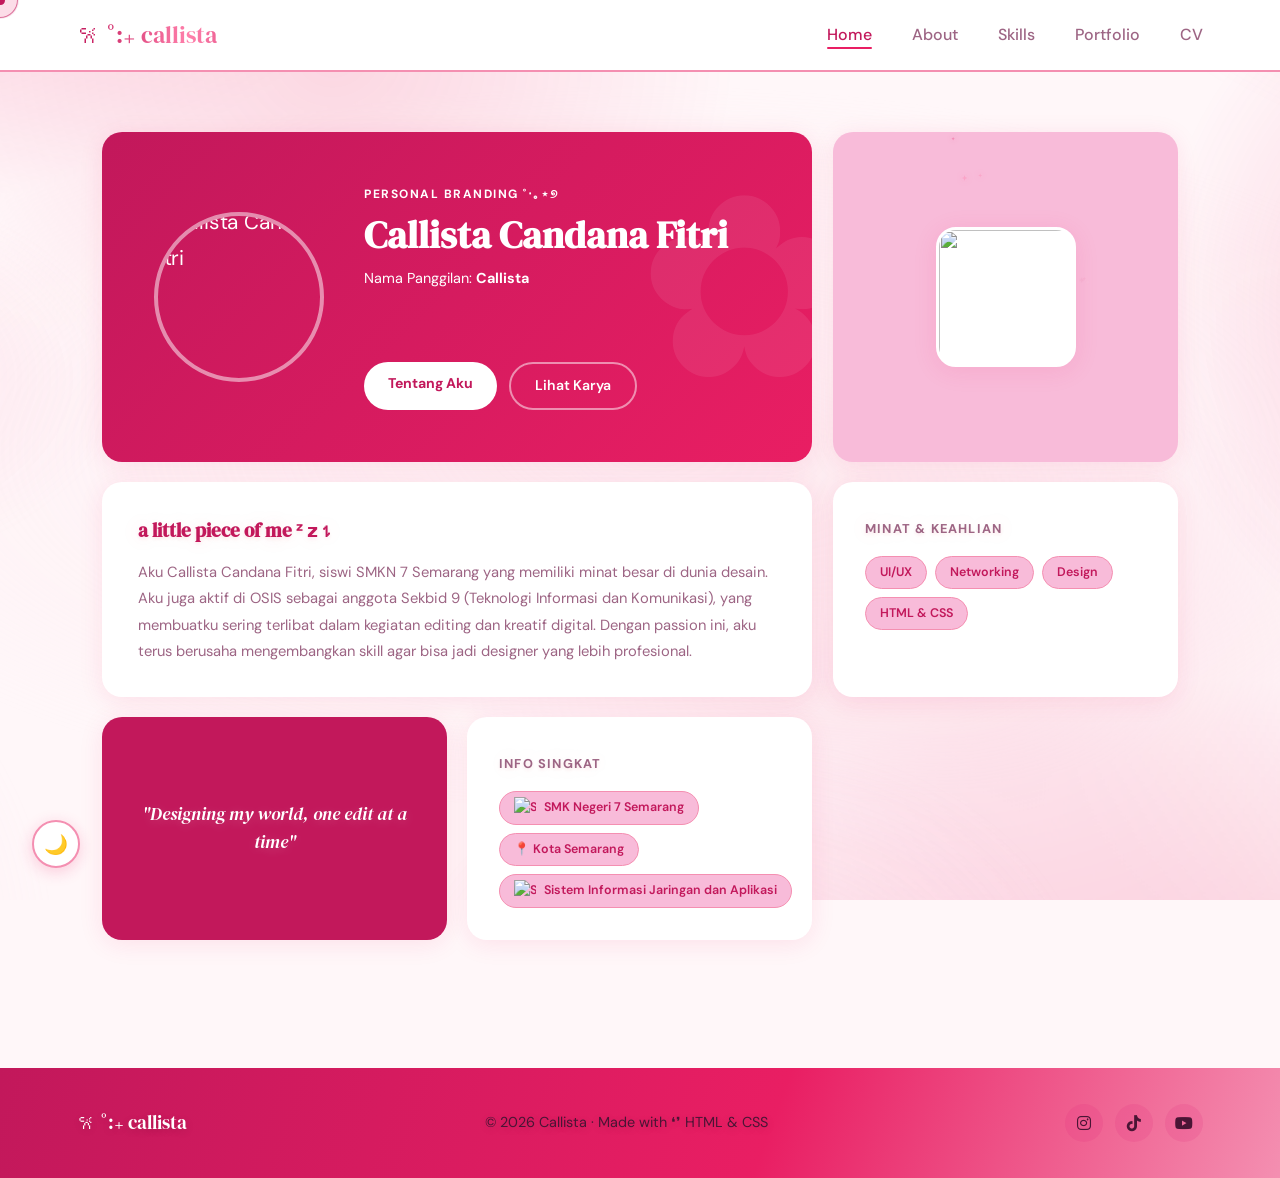
==== index.html @ 11e462fc "Add files via upload" ====
<!DOCTYPE html>
<html lang="id">
<head>
  <meta charset="UTF-8"/>
  <meta name="viewport" content="width=device-width, initial-scale=1.0"/>
  <title>Home – Personal Branding</title>
  <link rel="stylesheet" href="style.css"/>
  <link rel="stylesheet" href="mobile-responsive.css"/>
  <link rel="stylesheet" href="https://cdnjs.cloudflare.com/ajax/libs/font-awesome/6.5.0/css/all.min.css"/>
</head>
<body>

<!-- ── BACKGROUND ── -->
<div id="bg-canvas"></div>

<nav class="navbar">
  <div class="nav-logo">𐙚 ˚:₊ callista</div>
  <ul class="nav-links">
    <li><a href="index.html">Home</a></li>
    <li><a href="about.html">About</a></li>
    <li><a href="skills.html">Skills</a></li>
    <li><a href="portfolio.html">Portfolio</a></li>
    <li><a href="cv.html">CV</a></li>
  </ul>
  <div class="hamburger" onclick="toggleMenu()">
    <span></span><span></span><span></span>
  </div>
</nav>

<main class="home-wrap">
  <div class="bento">

    <!-- HERO CARD -->
    <div class="bc bc-hero fu">
      <div class="hero-photo-wrapper">
        <img src="foto/foto utama.jpg" class="bc-hero-photo" alt="Callista Candana Fitri">
      </div>
      <div class="bc-hero-text">
        <p class="label">Personal Branding ˚‧｡⋆୭</p>
        <h1>Callista Candana Fitri </h1>
        <p class="nick">Nama Panggilan: <strong>Callista</strong></p>
        <p class="tagline">PDD</p>
        <div class="bc-hero-btns">
          <a href="about.html" class="btn-white">Tentang Aku</a>
          <a href="portfolio.html" class="btn-border">Lihat Karya</a>
        </div>
      </div>
    </div>

    <!-- PHOTO CARD -->
    <div class="bc bc-photo fu fu1">    
      <span class="deco">✿</span>
      <img src="https://i.pinimg.com/736x/81/d3/52/81d352dac2b0348b4685e9719fad2317.jpg" class="bc-photo-ph">
    </div>

    <!-- DESC CARD -->
    <div class="bc bc-desc fu fu2">
      <h3>a little piece of me ᶻ 𝘇 𐰁</h3>
      <p>
        Aku Callista Candana Fitri, siswi SMKN 7 Semarang yang memiliki minat besar di dunia desain. 
        Aku juga aktif di OSIS sebagai anggota Sekbid 9 (Teknologi Informasi dan Komunikasi), yang membuatku 
        sering terlibat dalam kegiatan editing dan kreatif digital. Dengan passion ini, aku terus berusaha mengembangkan 
        skill agar bisa jadi designer yang lebih profesional.
      </p>
    </div>

    <!-- TAGS CARD -->
    <div class="bc bc-taglist fu fu1">
      <h3>Minat & Keahlian</h3>
      <div class="tags">
        <span class="tag">UI/UX</span>
        <span class="tag">Networking</span>
        <span class="tag">Design</span>
        <span class="tag">HTML & CSS</span>
      </div>
    </div>

    <!-- QUOTE CARD -->
    <div class="bc bc-quote fu fu2">
      <p>"Designing my world, one edit at a time"</p>
    </div>

    <!-- QUICK INFO CARD -->
    <div class="bc bc-taglist fu fu3" style="grid-column: span 1;">
      <h3>Info Singkat</h3>
      <div class="tags">
        <span class="tag"><img src="logo/smkn7smg.png" alt="SMKN7"> SMK Negeri 7 Semarang</span>
        <span class="tag">📍 Kota Semarang</span>
        <span class="tag"><img src="logo/SISTEM INFORMASI.png" alt="SIJA"> Sistem Informasi Jaringan dan Aplikasi</span>
      </div>
    </div>

  </div>
</main>

<footer class="footer">
  <div class="footer-logo">𐙚 ˚:₊ callista</div>
  <p>© 2026 Callista · Made with ❛❜ HTML & CSS</p>
  <div class="social-row">
    <a href="https://www.instagram.com/callistacandana._?utm_source=ig_web_button_share_sheet&igsh=ZDNlZDc0MzIxNw==" class="social-link"><i class="fab fa-instagram"></i></a>
    <a href="https://www.tiktok.com/@callistaacf?is_from_webapp=1&sender_device=pc" class="social-link"><i class="fab fa-tiktok"></i></a>
    <a href="https://youtube.com/@callistacandana?si=Is4oG_i1ryERVLuq" class="social-link"><i class="fab fa-youtube"></i></a>
  </div>
</footer>

<script src="script.js"></script>
</body>
</html>
---- style.css ----
@import url('https://fonts.googleapis.com/css2?family=DM+Serif+Display:ital@0;1&family=DM+Sans:wght@300;400;500;600;700&display=swap');

*, *::before, *::after { box-sizing: border-box; margin: 0; padding: 0; }

:root {
  --pink:       #e91e63;
  --pink-deep:  #c2185b;
  --pink-soft:  #f8bbd9;
  --pink-pale:  #fce4ec;
  --pink-mid:   #f48fb1;
  --rose:       #fce4ec;
  --cream:      #fff7f9;
  --dark:       #1c0a14;
  --text:       #4a1535;
  --text-light: #9d6584;
  --white:      #ffffff;
  --radius-sm:  10px;
  --radius:     20px;
  --radius-lg:  32px;
  --shadow:     0 4px 24px rgba(233,30,99,0.10);
  --shadow-lg:  0 12px 40px rgba(233,30,99,0.18);
}

html { scroll-behavior: smooth; }
body {
  font-family: 'DM Sans', sans-serif;
  background: var(--cream);
  color: var(--text);
  line-height: 1.7;
  font-size: 16px;
  position: relative;
  overflow-x: hidden;
}

/* ── BACKGROUND LAYER ─────────────────────────── */
#bg-canvas {
  position: fixed;
  inset: 0;
  z-index: 0;
  pointer-events: none;
  overflow: hidden;
}

/* Animated mesh gradient — lebih kuat */
#bg-canvas::before {
  content: '';
  position: absolute;
  inset: -50%;
  width: 200%;
  height: 200%;
  background:
    radial-gradient(ellipse 55% 45% at 15% 15%, rgba(233,30,99,0.28) 0%, transparent 50%),
    radial-gradient(ellipse 45% 55% at 85% 8%,  rgba(244,143,177,0.32) 0%, transparent 48%),
    radial-gradient(ellipse 50% 40% at 72% 82%, rgba(233,30,99,0.22) 0%, transparent 48%),
    radial-gradient(ellipse 40% 50% at 8%  78%, rgba(248,187,217,0.30) 0%, transparent 48%),
    radial-gradient(ellipse 60% 35% at 50% 50%, rgba(252,228,236,0.45) 0%, transparent 58%),
    radial-gradient(ellipse 35% 45% at 38% 28%, rgba(233,30,99,0.15) 0%, transparent 45%),
    radial-gradient(ellipse 42% 38% at 62% 62%, rgba(244,143,177,0.20) 0%, transparent 45%);
  animation: meshMove 10s ease-in-out infinite alternate;
  filter: blur(2px);
}

/* Second layer — slow counter-rotate */
#bg-canvas::after {
  content: '';
  position: absolute;
  inset: -30%;
  width: 160%;
  height: 160%;
  background:
    radial-gradient(ellipse 30% 50% at 90% 40%, rgba(233,30,99,0.18) 0%, transparent 50%),
    radial-gradient(ellipse 40% 30% at 5%  45%, rgba(244,143,177,0.22) 0%, transparent 50%),
    radial-gradient(ellipse 35% 40% at 55% 90%, rgba(248,187,217,0.20) 0%, transparent 50%);
  animation: meshMove2 15s ease-in-out infinite alternate;
  filter: blur(4px);
}

@keyframes meshMove {
  0%   { transform: translate(0%,   0%)   rotate(0deg)   scale(1);    }
  25%  { transform: translate(4%,  -5%)   rotate(2deg)   scale(1.04); }
  50%  { transform: translate(-5%,  4%)   rotate(-1.5deg) scale(0.97); }
  75%  { transform: translate(3%,   6%)   rotate(2.5deg) scale(1.05); }
  100% { transform: translate(-4%, -3%)   rotate(-2deg)  scale(1.02); }
}
@keyframes meshMove2 {
  0%   { transform: translate(0%,  0%)  rotate(0deg)   scale(1);    }
  33%  { transform: translate(-6%, 4%)  rotate(-3deg)  scale(1.06); }
  66%  { transform: translate(5%, -3%)  rotate(2deg)   scale(0.96); }
  100% { transform: translate(-2%, 5%)  rotate(-1deg)  scale(1.03); }
}

/* ── FLOATING SHAPES ── */
.bg-shape {
  position: absolute;
  pointer-events: none;
  opacity: 0;
  animation: shapeFloat linear infinite;
}

.bg-shape.ring {
  border-radius: 50%;
  border: 2.5px solid rgba(233,30,99,0.30);
  background: transparent;
}
.bg-shape.ring-thick {
  border-radius: 50%;
  border: 5px solid rgba(244,143,177,0.25);
  background: transparent;
}
.bg-shape.ring-fill {
  border-radius: 50%;
  background: rgba(233,30,99,0.10);
}
.bg-shape.ring-fill-soft {
  border-radius: 50%;
  background: rgba(244,143,177,0.14);
}
.bg-shape.diamond {
  background: rgba(233,30,99,0.12);
  transform-origin: center;
  border-radius: 4px;
}
.bg-shape.diamond-outline {
  background: transparent;
  border: 2px solid rgba(233,30,99,0.22);
  border-radius: 4px;
  transform-origin: center;
}
.bg-shape.square-outline {
  background: transparent;
  border: 2px solid rgba(244,143,177,0.28);
  border-radius: 6px;
}
.bg-shape.plus {
  background: transparent;
  position: relative;
}
.bg-shape.plus::before,
.bg-shape.plus::after {
  content: '';
  position: absolute;
  background: rgba(233,30,99,0.22);
  border-radius: 3px;
}
.bg-shape.plus::before { width: 100%; height: 28%; top: 36%; left: 0; }
.bg-shape.plus::after  { width: 28%; height: 100%; top: 0; left: 36%; }

.bg-shape.star-dot {
  background: rgba(233,30,99,0.20);
  border-radius: 50%;
  box-shadow: 0 0 12px rgba(233,30,99,0.25);
}

/* Float up animation */
@keyframes shapeFloat {
  0%   { opacity: 0;   transform: translateY(0)      rotate(0deg)   scale(0.7); }
  8%   { opacity: 1; }
  88%  { opacity: 1; }
  100% { opacity: 0;   transform: translateY(-115vh) rotate(400deg) scale(1.15); }
}

/* Drift sideways variant */
@keyframes shapeFloatDrift {
  0%   { opacity: 0;   transform: translate(0, 0)          rotate(0deg)   scale(0.8); }
  8%   { opacity: 1; }
  88%  { opacity: 1; }
  100% { opacity: 0;   transform: translate(80px, -110vh)  rotate(-300deg) scale(1.1); }
}
@keyframes shapeFloatDriftLeft {
  0%   { opacity: 0;   transform: translate(0, 0)           rotate(0deg)  scale(0.8); }
  8%   { opacity: 1; }
  88%  { opacity: 1; }
  100% { opacity: 0;   transform: translate(-80px, -110vh) rotate(300deg) scale(1.1); }
}

.bg-shape.drift       { animation-name: shapeFloatDrift; }
.bg-shape.drift-left  { animation-name: shapeFloatDriftLeft; }

/* Make sure all content sits above bg */
.navbar, .home-wrap, .container, .page-banner,
.about-wrap, .skills-wrap, .portfolio-wrap, .cv-wrap,
.footer, main {
  position: relative;
  z-index: 1;
}
a { text-decoration: none; color: inherit; }
ul { list-style: none; }
img { max-width: 100%; display: block; }

/* ── NAVBAR ─────────────────────────── */
.navbar {
  position: sticky; top: 0; z-index: 999;
  display: flex; align-items: center; justify-content: space-between;
  padding: 0 6%; height: 72px;
  background: var(--white);
  border-bottom: 2px solid var(--pink-mid);
}
.nav-logo {
  font-family: 'DM Serif Display', serif;
  font-size: 1.5rem; color: var(--pink-deep);
}
.nav-links { display: flex; gap: 2.5rem; }
.nav-links a {
  font-size: 1rem; font-weight: 500; color: var(--text-light);
  position: relative; padding-bottom: 4px; transition: color .2s;
}
.nav-links a::after {
  content: ''; position: absolute; bottom: 0; left: 0;
  width: 0; height: 2px; background: var(--pink);
  border-radius: 2px; transition: width .25s;
}
.nav-links a:hover, .nav-links a.active { color: var(--pink-deep); }
.nav-links a:hover::after, .nav-links a.active::after { width: 100%; }

.hamburger {
  display: none; flex-direction: column; gap: 5px; cursor: pointer;
}
.hamburger span {
  display: block; width: 22px; height: 2px;
  background: var(--pink-deep); border-radius: 4px; transition: .3s;
}

/* ── BUTTONS ─────────────────────────── */
.btn {
  display: inline-flex; align-items: center; gap: 6px;
  padding: 11px 26px; border-radius: 50px;
  font-weight: 600; font-size: 0.88rem;
  transition: all .25s; cursor: pointer;
}
.btn-pink {
  background: var(--pink-deep); color: white;
  box-shadow: 0 6px 20px rgba(233,30,99,0.35);
}
.btn-pink:hover { background: var(--pink); transform: translateY(-2px); box-shadow: 0 10px 28px rgba(233,30,99,0.4); }
.btn-ghost {
  background: transparent; color: var(--pink-deep);
  border: 2px solid var(--pink-mid);
}
.btn-ghost:hover { background: var(--pink-soft); border-color: var(--pink); transform: translateY(-2px); }
.btn-sm { padding: 8px 18px; font-size: 0.82rem; }

/* Logo styling */
.tag img, .info-row img {
  display: inline-block;
  object-fit: contain;
  vertical-align: middle;
}
.tag img {
  width: 22px;
  height: 22px;
  margin-right: 8px;
}
.info-row .icon img {
  width: 28px;
  height: 28px;
}

/* ── CONTAINER ─────────────────────────── */
.container { max-width: 1400px; margin: 0 auto; padding: 0 8%; }

/* ══════════════════════════════════════
   HOME PAGE  —  bento-grid layout
══════════════════════════════════════ */
.home-wrap {
  min-height: calc(100vh - 64px);
  padding: 60px 8% 80px;
  display: flex; flex-direction: column;
  align-items: center; gap: 32px;
}

.bento {
  width: 100%; max-width: 1200px;
  display: grid;
  grid-template-columns: 1fr 1fr 1fr;
  grid-template-rows: auto;
  gap: 20px;
}

/* card base */
.bc {
  background: white; border-radius: var(--radius);
  box-shadow: var(--shadow); overflow: hidden;
  transition: transform .3s, box-shadow .3s;
}
.bc:hover { transform: translateY(-4px); box-shadow: var(--shadow-lg); }

/* HERO card — spans 2 col */
.bc-hero {
  grid-column: span 2;
  background: linear-gradient(135deg, var(--pink-deep) 0%, #e91e63 100%);
  color: white;
  padding: 52px 52px;
  display: flex; 
  align-items: center; 
  gap: 40px;
  position: relative; overflow: hidden;
}
.bc-hero::before {
  content: '✿'; font-size: 16rem; position: absolute;
  right: -40px; top: -60px; opacity: .08; pointer-events: none;
}

/* Hero Photo Wrapper - Full Circle Border */
.hero-photo-wrapper {
  width: 170px;
  height: 170px;
  border-radius: 50%;
  border: 4px solid rgba(255,255,255,.5);
  display: flex;
  align-items: center;
  justify-content: center;
  flex-shrink: 0;
  padding: 10px;
  background: transparent;
  overflow: hidden;
}

.bc-hero-photo {
  width: 100%;
  height: 100%;
  border-radius: 50%;
  object-fit: cover; 
  object-position: center center;
  transform: scale(1.3);
  flex-shrink: 0;
  border: none;
}
.bc-hero-photo-ph {
  width: 150px; height: 150px; border-radius: 50%;
  background: rgba(255,255,255,.2);
  display: flex; flex-direction: column;
  align-items: center; justify-content: center;
  border: 4px solid rgba(255,255,255,.4);
  font-size: 2.8rem; flex-shrink: 0;
}
.bc-hero-photo-ph img {
  width: 100%; height: 100%;
  object-fit: cover; object-position: center center;
  border-radius: 50%; border: 4px solid rgba(255,255,255,.4);
}
.bc-hero-text .label {
  font-size: .75rem; font-weight: 700; letter-spacing: 1.5px;
  text-transform: uppercase; opacity: 0; margin-bottom: 8px;
  animation: slideInLeft 0.6s cubic-bezier(0.22, 1, 0.36, 1) 0.2s forwards;
}
.bc-hero-text h1 {
  font-family: 'DM Serif Display', serif;
  font-size: clamp(1.8rem, 3.5vw, 2.4rem);
  line-height: 1.2; margin-bottom: 8px; opacity: 0;
  animation: slideInLeft 0.7s cubic-bezier(0.22, 1, 0.36, 1) 0.4s forwards;
}
.bc-hero-text .nick {
  font-size: .9rem; opacity: 0; margin-bottom: 14px;
  animation: slideInLeft 0.6s cubic-bezier(0.22, 1, 0.36, 1) 0.6s forwards;
}
.bc-hero-text .tagline {
  font-size: 1rem; font-weight: 500;
  background: rgba(255,255,255,.18);
  display: inline-block; padding: 5px 16px;
  border-radius: 50px; margin-bottom: 20px; opacity: 0;
  animation: slideInUp 0.6s cubic-bezier(0.22, 1, 0.36, 1) 0.8s forwards;
}
.bc-hero-btns { display: flex; gap: 12px; flex-wrap: wrap; }
.bc-hero .btn-white {
  background: white; color: var(--pink-deep);
  font-weight: 700; padding: 10px 24px; border-radius: 50px;
  font-size: .88rem; transition: all .25s; opacity: 0;
  animation: slideInUp 0.6s cubic-bezier(0.22, 1, 0.36, 1) 1s forwards;
}
.bc-hero .btn-white:hover { background: var(--pink-soft); transform: translateY(-2px); }
.bc-hero .btn-border {
  background: transparent; color: white;
  border: 2px solid rgba(255,255,255,.5);
  font-weight: 600; padding: 10px 24px; border-radius: 50px;
  font-size: .88rem; transition: all .25s; opacity: 0;
  animation: slideInUp 0.6s cubic-bezier(0.22, 1, 0.36, 1) 1.1s forwards;
}
.bc-hero .btn-border:hover { background: rgba(255,255,255,.15); transform: translateY(-2px); }

@keyframes slideInLeft {
  from { opacity: 0; transform: translateX(-20px); }
  to { opacity: 1; transform: translateX(0); }
}

@keyframes slideInUp {
  from { opacity: 0; transform: translateY(20px); }
  to { opacity: 1; transform: translateY(0); }
}

@keyframes fadeInUp {
  from { opacity: 0; transform: translateY(12px); }
  to { opacity: 1; transform: translateY(0); }
}

/* PHOTO card */
.bc-photo {
  background: var(--pink-soft);
  display: flex; align-items: center; justify-content: center;
  min-height: 220px; position: relative;
}
.bc-photo .deco {
  position: absolute; font-size: 6rem; opacity: .12;
}
.bc-photo img {
  width: 140px; height: 140px; border-radius: var(--radius);
  object-fit: cover; object-position: center top;
  border: 3px solid white; box-shadow: var(--shadow);
  position: relative; z-index: 1;
}
.bc-photo-ph {
  width: 140px; height: 140px; border-radius: var(--radius);
  background: white; display: flex; align-items: center;
  justify-content: center; font-size: 3.5rem;
  box-shadow: var(--shadow); position: relative; z-index: 1;
}

/* INFO cards */
.bc-desc {
  grid-column: span 2;
  padding: 32px 36px;
}
.bc-desc h3 {
  font-family: 'DM Serif Display', serif;
  font-size: 1.2rem; color: var(--pink-deep); margin-bottom: 12px; opacity: 0;
  animation: slideInLeft 0.6s cubic-bezier(0.22, 1, 0.36, 1) 0.3s forwards;
}
.bc-desc p { font-size: .92rem; color: var(--text-light); line-height: 1.8; opacity: 0;
  animation: fadeInUp 0.6s cubic-bezier(0.22, 1, 0.36, 1) 0.5s forwards;
}

.bc-taglist { padding: 32px 32px; }
.bc-taglist h3 {
  font-size: .8rem; font-weight: 700; letter-spacing: 1.2px;
  text-transform: uppercase; color: var(--text-light); margin-bottom: 16px; opacity: 0;
  animation: slideInLeft 0.5s cubic-bezier(0.22, 1, 0.36, 1) 0.2s forwards;
}
.tags { display: flex; flex-wrap: wrap; gap: 10px;
  animation: fadeInUp 0.6s cubic-bezier(0.22, 1, 0.36, 1) 0.4s both;
}
.tag {
  background: var(--pink-soft); color: var(--pink-deep);
  padding: 6px 16px; border-radius: 50px;
  font-size: .82rem; font-weight: 600; border: 1px solid var(--pink-mid);
  transition: all 0.3s cubic-bezier(0.22, 1, 0.36, 1);
  cursor: pointer;
  position: relative;
  z-index: 9999;
}
.tag:hover {
  transform: translateY(-3px);
  background: var(--pink-mid);
  color: white;
  box-shadow: 0 6px 16px rgba(233, 30, 99, 0.25);
}

.bc-quote {
  background: var(--pink-deep); color: white;
  padding: 32px; display: flex; align-items: center; justify-content: center;
  text-align: center;
}
.bc-quote p {
  font-family: 'DM Serif Display', serif;
  font-size: 1.1rem; font-style: italic; line-height: 1.6; opacity: 0;
  animation: fadeInUp 0.7s cubic-bezier(0.22, 1, 0.36, 1) 0.4s forwards;
}

/* ══════════════════════════════════════
   PAGE BANNER
══════════════════════════════════════ */
.page-banner {
  background: linear-gradient(110deg, var(--pink-deep) 0%, var(--pink) 60%, var(--pink-mid) 100%);
  padding: 64px 6% 56px; position: relative; overflow: hidden;
}
.page-banner::after {
  content: ''; position: absolute;
  width: 400px; height: 400px; border-radius: 50%;
  background: rgba(255,255,255,.07);
  top: -120px; right: -80px;
}
.banner-inner { max-width: 1080px; margin: 0 auto; }
.banner-chip {
  display: inline-block; background: rgba(255,255,255,.2);
  color: white; font-size: .8rem; font-weight: 700;
  letter-spacing: 1.5px; text-transform: uppercase;
  padding: 5px 16px; border-radius: 50px; margin-bottom: 16px;
}
.page-banner h1 {
  font-family: 'DM Serif Display', serif;
  font-size: clamp(2rem, 5vw, 3.2rem);
  color: white; line-height: 1.2; margin-bottom: 10px;
}
.page-banner p { color: rgba(255,255,255,.8); font-size: 1rem; }

/* ══════════════════════════════════════
   ABOUT PAGE  —  magazine layout
══════════════════════════════════════ */
.about-wrap { padding: 80px 0 100px; }

.about-masthead {
  display: grid; grid-template-columns: 320px 1fr; gap: 0;
  background: white; border-radius: var(--radius-lg);
  box-shadow: var(--shadow); overflow: hidden; margin-bottom: 40px;
}
.about-sidebar {
  background: linear-gradient(180deg, var(--pink-deep), #f472b6);
  padding: 50px 36px; color: white; display: flex;
  flex-direction: column; gap: 28px;
}
.about-sidebar h2 {
  font-family: 'DM Serif Display', serif; font-size: 1.6rem;
}
.about-sidebar p { font-size: .9rem; opacity: .85; line-height: 1.8; }
.about-sidebar .divider {
  height: 1px; background: rgba(255,255,255,.25); margin: 4px 0;
}
.about-sidebar .info-row {
  display: flex; gap: 12px; align-items: flex-start;
}
.about-sidebar .info-row .icon { font-size: 1.2rem; flex-shrink: 0; margin-top: 2px; }
.about-sidebar .info-row div { font-size: .88rem; }
.about-sidebar .info-row strong { display: block; font-size: .78rem; opacity: .7; font-weight: 500; }

.about-body-right { padding: 50px 50px; }
.about-body-right h3 {
  font-family: 'DM Serif Display', serif; font-size: 1.3rem;
  color: var(--pink-deep); margin-bottom: 16px;
  padding-bottom: 12px; border-bottom: 2px dashed var(--pink-mid);
}
.about-body-right p { font-size: .95rem; color: var(--text-light); line-height: 1.9; margin-bottom: 18px; }

/* edu steps */
.edu-steps { display: flex; flex-direction: column; gap: 16px; }
.edu-step { display: flex; gap: 16px; align-items: flex-start; }
.edu-num {
  width: 36px; height: 36px; border-radius: 50%;
  background: var(--pink-soft); color: var(--pink-deep);
  font-weight: 700; font-size: .9rem;
  display: flex; align-items: center; justify-content: center;
  flex-shrink: 0;
}
.edu-step.active .edu-num { background: var(--pink-deep); color: white; }
.edu-step-text h4 { font-size: .95rem; font-weight: 700; color: var(--text); }
.edu-step-text p { font-size: .85rem; color: var(--text-light); }

/* card row */
.about-cards-section {
  padding: 50px 6%;
  background: var(--cream);
}
.about-cards {
  display: grid;
  grid-template-columns: repeat(3, 1fr); /* FIX 3 kolom */
  gap: 32px;
  width: 100%;
  margin: 0;
  padding: 0;
}
.acard {
  background: white; border-radius: var(--radius);
  box-shadow: var(--shadow); padding: 36px 32px;
  border-top: 3px solid var(--pink-mid);
  transition: transform .3s, box-shadow .3s;
}
.acard:hover { transform: translateY(-3px); box-shadow: var(--shadow-lg); }
.acard .ac-icon { font-size: 1.8rem; margin-bottom: 12px; }
.acard h4 { font-size: 1rem; font-weight: 700; color: var(--pink-deep); margin-bottom: 10px; }
.acard p { font-size: .88rem; color: var(--text-light); line-height: 1.7; }
.acard ul { display: flex; flex-direction: column; gap: 4px; }
.acard ul li { font-size: .88rem; color: var(--text-light); }
.acard ul li::before { content: '✦ '; color: var(--pink); }

/* ══════════════════════════════════════
   SKILLS PAGE  —  split layout
══════════════════════════════════════ */
.skills-wrap { padding: 52px 0 64px; display: flex; flex-direction: column; gap: 40px; }

.skills-top { display: grid; grid-template-columns: 1fr 1fr; gap: 24px; }

.sk-card {
  background: white; border-radius: var(--radius);
  box-shadow: var(--shadow); padding: 32px;
}
.sk-card h3 {
  font-family: 'DM Serif Display', serif;
  font-size: 1.15rem; color: var(--pink-deep);
  margin-bottom: 24px; padding-bottom: 12px;
  border-bottom: 2px solid var(--pink-soft);
}

.skill-row { margin-bottom: 20px; }
.skill-label { display: flex; justify-content: space-between; font-size: .85rem; font-weight: 600; color: var(--text); margin-bottom: 8px; }
.skill-pct { color: var(--pink-deep); }
.skill-track { height: 8px; background: var(--pink-soft); border-radius: 50px; overflow: hidden; }
.skill-fill {
  height: 100%; border-radius: 50px; width: 0;
  background: linear-gradient(90deg, var(--pink), var(--pink-deep));
  transition: width 1.4s cubic-bezier(.4,0,.2,1);
}

html { scroll-behavior: smooth; cursor: none; }

.custom-cursor {
  position: fixed;
  top: 0;
  left: 0;
  width: 36px;
  height: 36px;
  border-radius: 50%;
  pointer-events: none;
  z-index: 9000;
  display: grid;
  place-items: center;
  background: rgba(233,30,99,.15);
  border: 1px solid rgba(194,24,91,.55);
  backdrop-filter: none;
  box-shadow: 0 0 0 1px rgba(194,24,91,.10);
  transition: background .2s ease, width .2s ease, height .2s ease, border-color .2s ease;
  opacity: 1;
  will-change: transform;
  mix-blend-mode: multiply;
}

.custom-cursor .cursor-core {
  width: 9px;
  height: 9px;
  border-radius: 50%;
  background: var(--pink-deep);
  transition: transform .2s ease, background .2s ease;
  pointer-events: none;
}

.custom-cursor.cursor--hover {
  width: 52px;
  height: 52px;
  background: rgba(233,30,99,.16);
  border-color: rgba(233,30,99,.9);
}

.custom-cursor.cursor--hover .cursor-core {
  transform: scale(1.4);
  background: var(--pink-deep);
  box-shadow: 0 0 0 8px rgba(233,30,99,.12);
}

.custom-cursor.cursor--text {
  background: rgba(233,30,99,.04);
  border-color: rgba(194,24,91,.18);
  backdrop-filter: blur(0px);
  box-shadow: none;
}
.custom-cursor.cursor--text .cursor-core {
  background: rgba(194,24,91,.5);
}

.custom-cursor.cursor--active {
  width: 28px;
  height: 28px;
  background: rgba(233,30,99,.38);
}

*, *::before, *::after { cursor: none !important; }
/* pill grid */
.pill-grid { display: flex; flex-wrap: wrap; gap: 10px; }
.pill {
  background: var(--pink-soft); color: var(--pink-deep);
  padding: 8px 18px; border-radius: 50px;
  font-size: .82rem; font-weight: 600;
  border: 1.5px solid var(--pink-mid);
  transition: all .2s;
  position: relative;
  z-index: 9999;
}
.pill:hover { background: var(--pink-deep); color: white; }

/* tags */
.tags { display: flex; flex-wrap: wrap; gap: 8px; }
.tag {
  background: var(--pink-soft); color: var(--pink-deep);
  padding: 5px 14px; border-radius: 50px;
  font-size: .78rem; font-weight: 600; border: 1px solid var(--pink-mid);
  white-space: nowrap;
  display: inline-flex;
  align-items: center;
  position: relative;
  z-index: 9999;
}

/* soft skill cards */
.soft-row { display: grid; grid-template-columns: repeat(4, 1fr); gap: 16px; }
.soft-tile {
  background: white; border-radius: var(--radius);
  padding: 22px 16px; text-align: center;
  box-shadow: var(--shadow); transition: transform .3s;
  position: relative; overflow: hidden;
}
.soft-tile::before {
  content: ''; position: absolute; bottom: 0; left: 0; right: 0;
  height: 3px; background: linear-gradient(90deg, var(--pink), var(--pink-deep));
}
.soft-tile:hover { transform: translateY(-4px); }
.soft-tile .ti { font-size: 1.6rem; margin-bottom: 10px; }
.soft-tile h4 { font-size: .84rem; font-weight: 700; color: var(--pink-deep); margin-bottom: 4px; }
.soft-tile p { font-size: .75rem; color: var(--text-light); }

/* ══════════════════════════════════════
   PORTFOLIO PAGE  —  slider layout
══════════════════════════════════════ */
.portfolio-wrap { padding: 52px 0 64px; }

/* Slider Wrapper */
.slider-wrapper { 
  margin-bottom: 48px; 
  position: relative;
  padding: 30px 0;
  overflow: visible;
}
.section-title {
  font-family: 'DM Serif Display', serif;
  font-size: 1.4rem; color: var(--pink-deep);
  margin-bottom: 24px; text-align: center;
}

.slider-container {
  position: relative; 
  padding: 0 70px;
  overflow: hidden;
  width: 100%;
}

.slider-track {
  display: flex; 
  gap: 20px; 
  transition: transform 0.5s ease;
  will-change: transform;
  padding: 10px 0;
  align-items: stretch;
  overflow: visible;
}

.slider-item { 
  flex-shrink: 0; 
  display: flex;
  align-items: stretch;
}

.slider-btn {
  background: var(--pink-deep); color: white;
  border: none; width: 52px; height: 52px;
  border-radius: 50%; cursor: pointer;
  display: flex; align-items: center; justify-content: center;
  font-size: 1.2rem; transition: all .3s;
  box-shadow: var(--shadow); 
  position: absolute;
  top: 50%;
  transform: translateY(-50%);
  z-index: 10;
}
.slider-prev { left: 8px; }
.slider-next { right: 8px; }
.slider-btn:hover {
  background: var(--pink); transform: translateY(-50%) scale(1.1);
}

.slider-dots {
  display: flex; justify-content: center; gap: 8px;
  margin-top: 24px;
}
.slider-dot {
  width: 10px; height: 10px; border-radius: 50%;
  background: var(--pink-mid); cursor: pointer;
  transition: all .3s;
}
.slider-dot.active {
  background: var(--pink-deep); width: 28px;
  border-radius: 5px;
}

/* ── PROJECT GRID (NO SLIDER) ─── */
.project-grid-wrapper {
  margin-bottom: 48px;
  padding: 30px 0;
}

.project-grid {
  display: grid;
  grid-template-columns: repeat(4, 1fr);
  gap: 24px;
  max-width: 1200px;
  margin: 0 auto;
  padding: 0 20px;
}

/* Responsive untuk tablet */
@media (max-width: 1024px) {
  .project-grid {
    grid-template-columns: repeat(3, 1fr);
  }
}

/* Responsive untuk mobile */
@media (max-width: 768px) {
  .project-grid {
    grid-template-columns: repeat(2, 1fr);
    gap: 16px;
  }
}

@media (max-width: 480px) {
  .project-grid {
    grid-template-columns: 1fr;
    gap: 16px;
  }
}

/* Responsive grid */
@media (max-width: 1200px) {
  .project-grid {
    grid-template-columns: repeat(3, 1fr);
  }
}

@media (max-width: 768px) {
  .project-grid {
    grid-template-columns: repeat(2, 1fr);
    gap: 16px;
  }
}

@media (max-width: 480px) {
  .project-grid {
    grid-template-columns: 1fr;
    gap: 16px;
  }
}

/* ── PROJECT CARDS — enhanced animations ── */
.proj-card-new {
  opacity: 0;
  transform: translateY(50px) rotateX(12deg) scale(0.94);
  transform-origin: bottom center;
  transform-style: preserve-3d;
  transition:
    opacity .7s cubic-bezier(.22,1,.36,1),
    transform .7s cubic-bezier(.22,1,.36,1),
    box-shadow .3s ease;
  will-change: transform, opacity;
  position: relative;
  overflow: visible !important;
}
.proj-card-new:nth-child(even) {
  transform: translateY(50px) rotateX(-10deg) scale(0.94);
}
.proj-card-new.is-visible {
  opacity: 1;
  transform: translateY(0) rotateX(0deg) scale(1);
}
.proj-card-new:hover {
  box-shadow: 0 24px 64px rgba(233,30,99,0.28) !important;
}

/* glow blob — JS controls position */
.proj-glow {
  position: absolute;
  inset: -60px;
  background: radial-gradient(circle at 50% 50%, rgba(233,30,99,0.18) 0%, transparent 65%);
  opacity: 0;
  transition: opacity .35s ease;
  pointer-events: none;
  z-index: 0;
}

/* shimmer sweep line */
.proj-card-new::after {
  content: '';
  position: absolute;
  bottom: 0; left: -100%;
  width: 100%; height: 3px;
  background: linear-gradient(90deg, transparent, var(--pink-mid), var(--pink), var(--pink-deep), var(--pink-mid), transparent);
  transition: left .6s ease;
  z-index: 2;
  border-radius: 0 0 var(--radius) var(--radius);
}
.proj-card-new:hover::after { left: 100%; }

/* border glow ring - use box-shadow instead of background overlay */
.proj-card-new:hover {
  box-shadow: 0 0 0 2px var(--pink-mid), 0 24px 64px rgba(233,30,99,0.28) !important;
}

/* particles */
.proj-particles {
  position: absolute;
  inset: 0;
  pointer-events: none;
  overflow: hidden;
  z-index: 3;
}
.proj-particle {
  position: absolute;
  width: 6px; height: 6px;
  border-radius: 50%;
  background: var(--pink-mid);
  opacity: 0;
  box-shadow: 0 0 6px currentColor;
}
.proj-card-new:hover .proj-particle {
  animation: particleBurst .8s cubic-bezier(.22,1,.36,1) forwards;
}

/* reveal burst stars */
.proj-burst-star {
  position: absolute;
  border-radius: 50%;
  pointer-events: none;
  z-index: 10;
  animation: burstStar .65s cubic-bezier(.22,1,.36,1) forwards;
}
@keyframes burstStar {
  0%   { opacity: 1; transform: translate(0,0) scale(1); }
  100% { opacity: 0; transform: translate(var(--bx), var(--by)) scale(0); }
}

/* mouse trail sparkles */
.proj-trail-spark {
  position: absolute;
  width: 7px; height: 7px;
  border-radius: 50%;
  pointer-events: none;
  z-index: 10;
  transform: translate(-50%, -50%);
  animation: trailFade .55s ease-out forwards;
  box-shadow: 0 0 8px currentColor;
}
@keyframes trailFade {
  0%   { opacity: .9; transform: translate(-50%,-50%) scale(1); }
  100% { opacity: 0;  transform: translate(-50%,-120%) scale(0.2); }
}

/* image shine sweep on proj-preview */
.proj-preview::after {
  content: '';
  position: absolute;
  inset: 0;
  background: linear-gradient(
    105deg,
    transparent 40%,
    rgba(255,255,255,0.45) 50%,
    transparent 60%
  );
  background-size: 200% 100%;
  background-position: -100% 0;
  transition: background-position 0s;
  z-index: 2;
  pointer-events: none;
}
.proj-card-new:hover .proj-preview::after {
  background-position: 200% 0;
  transition: background-position .7s ease;
}


.proj-card-new {
  background: white;
  border-radius: var(--radius);
  overflow: hidden;
  display: flex;
  flex-direction: column;
  width: 100%;
  flex-shrink: 0;
  box-shadow: var(--shadow);
  height: 320px;
}

/* Preview area — browser mockup */
.proj-preview {
  width: 100%;
  height: 150px;
  position: relative;
  overflow: hidden;
}
.proj-preview-1 { background: linear-gradient(135deg, var(--pink-soft), var(--pink-mid)); }
.proj-preview-2 { background: linear-gradient(135deg, var(--pink-pale), var(--pink-soft)); }
.proj-preview-3 { background: linear-gradient(135deg, var(--pink-mid), var(--pink)); }
.proj-preview-4 { background: linear-gradient(135deg, var(--pink-pale), var(--pink-soft)); }

.proj-preview-inner {
  width: 85%;
  height: 80%;
  background: rgba(255,255,255,0.6);
  border-radius: 7px 7px 0 0;
  position: absolute;
  bottom: 0;
  left: 50%;
  transform: translateX(-50%);
  border: 1px solid rgba(219,39,119,0.1);
  overflow: hidden;
  display: flex;
  flex-direction: column;
  backdrop-filter: blur(4px);
}

.proj-browser-bar {
  height: 14px;
  background: rgba(219,39,119,0.07);
  display: flex;
  align-items: center;
  gap: 4px;
  padding: 0 7px;
  flex-shrink: 0;
}
.proj-browser-bar span {
  width: 5px;
  height: 5px;
  border-radius: 50%;
}
.proj-browser-bar span:nth-child(1) { background: #ff5f57; }
.proj-browser-bar span:nth-child(2) { background: #febc2e; }
.proj-browser-bar span:nth-child(3) { background: #28c840; }

.proj-preview-content {
  flex: 1;
  display: flex;
  align-items: center;
  justify-content: center;
  font-size: 2rem;
}

/* Body bawah card */
.proj-body-new {
  padding: 12px 14px 14px;
  display: flex;
  flex-direction: column;
  align-items: flex-start;
  gap: 7px;
  flex: 1;
}
.proj-body-new h3 {
  font-family: 'DM Serif Display', serif;
  font-size: .88rem;
  color: var(--text);
  line-height: 1.3;
}
.proj-body-new p {
  font-size: .73rem;
  color: var(--text-light);
  line-height: 1.6;
  display: -webkit-box;
  -webkit-line-clamp: 2;
  -webkit-box-orient: vertical;
  overflow: hidden;
}
.proj-tags {
  display: flex;
  flex-wrap: wrap;
  gap: 5px;
  margin-top: 2px;
}
.proj-tag {
  background: var(--pink-soft);
  color: var(--pink-deep);
  border: 1px solid var(--pink-mid);
  padding: 3px 9px;
  border-radius: 50px;
  font-size: .66rem;
  font-weight: 600;
}

.proj-btn {
  display: inline-flex;
  align-items: center;
  gap: 5px;
  margin-top: 6px;
  padding: 6px 14px;
  background: var(--pink-deep);
  color: white;
  border-radius: 50px;
  font-size: .72rem;
  font-weight: 700;
  transition: all .25s;
  align-self: flex-start;
  box-shadow: 0 4px 12px rgba(233,30,99,0.25);
}
.proj-btn:hover {
  background: var(--pink);
  transform: translateY(-2px);
  box-shadow: 0 6px 18px rgba(233,30,99,0.35);
}

/* Responsive */
@media (max-width: 960px) {
  .cert-card-slider { min-width: calc(50% - 10px); }
}

@media (max-width: 620px) {
  .proj-card-new { min-width: 85%; }
  .proj-preview { height: 180px; }
  .cert-card-slider { min-width: 100%; }
  .slider-container { padding: 0 60px; }
  .proj-scroll-outer { padding: 0 60px; min-height: 350px; }
  .slider-btn { width: 44px; height: 44px; font-size: 1rem; }
  .slider-prev { left: 6px; }
  .slider-next { right: 6px; }
}
.proj-card {
  background: white; border-radius: var(--radius-lg);
  box-shadow: var(--shadow); overflow: hidden;
  transition: transform .3s, box-shadow .3s;
  display: flex;
  flex-direction: column;
  height: 100%;
}
.proj-card:hover { transform: translateY(-5px); box-shadow: var(--shadow-lg); }

.proj-thumb {
  height: 180px; display: flex; align-items: center;
  justify-content: center; font-size: 3.5rem;
  position: relative; overflow: hidden;
}
.proj-thumb-1 { background: linear-gradient(135deg, #fce7f3, #f9a8d4); }
.proj-thumb-2 { background: linear-gradient(135deg, #ffe4e6, #fbcfe8); }

.proj-body { padding: 20px 24px; flex: 1; display: flex; flex-direction: column; justify-content: space-between; }
.proj-chip {
  display: inline-block; background: var(--pink-soft);
  color: var(--pink-deep); font-size: .72rem; font-weight: 700;
  padding: 3px 12px; border-radius: 50px; margin-bottom: 10px;
  letter-spacing: .5px; width: fit-content;
}
.proj-body h3 {
  font-family: 'DM Serif Display', serif; font-size: 1.05rem;
  color: var(--text); margin-bottom: 8px;
}
.proj-body p { font-size: .82rem; color: var(--text-light); margin-bottom: 16px; line-height: 1.7; flex: 1; display: -webkit-box; -webkit-line-clamp: 4; -webkit-box-orient: vertical; overflow: hidden; }

/* certs */
.cert-section-title {
  font-family: 'DM Serif Display', serif; font-size: 1.4rem;
  color: var(--pink-deep); margin-bottom: 20px;
}
.cert-row { display: grid; grid-template-columns: 1fr 1fr; gap: 20px; }
.cert-card {
  background: white; border-radius: var(--radius);
  box-shadow: var(--shadow); overflow: hidden;
  display: flex; gap: 0; transition: transform .3s;
}
.cert-card:hover { transform: translateY(-3px); }
.cert-card-slider {
  background: white; border-radius: var(--radius);
  box-shadow: var(--shadow); overflow: hidden;
  display: flex; gap: 0; transition: transform .3s;
  min-width: calc(33.333% - 14px);
  flex-shrink: 0;
}
.cert-card-slider:hover { transform: translateY(-3px); }
.cert-ribbon {
  width: 6px; background: linear-gradient(180deg, var(--pink), var(--pink-deep));
  flex-shrink: 0;
}
.cert-thumb {
  width: 100px; height: 100%; object-fit: cover; flex-shrink: 0;
}
.cert-thumb-ph {
  width: 100px; background: var(--pink-soft);
  display: flex; align-items: center; justify-content: center;
  font-size: 2rem; flex-shrink: 0; padding: 30px 0;
}
.cert-info { padding: 16px 18px; flex: 1; }
.cert-info h4 { font-size: .88rem; font-weight: 700; color: var(--text); margin-bottom: 4px; }
.cert-info p { font-size: .76rem; color: var(--text-light); }



/* ══════════════════════════════════════
   CV PAGE  —  timeline layout
══════════════════════════════════════ */
.cv-wrap { padding: 60px 0 72px; display: grid; grid-template-columns: 340px 1fr; gap: 28px; align-items: start; }

.cv-left { display: flex; flex-direction: column; gap: 20px; }

.cv-profile {
  background: linear-gradient(160deg, var(--pink-deep), var(--pink));
  border-radius: var(--radius-lg); padding: 36px 28px;
  color: white; text-align: center;
}
.cv-photo-wrap { position: relative; display: inline-block; margin-bottom: 14px; }
.cv-photo {
  width: 110px; height: 110px; border-radius: 50%;
  object-fit: cover; object-position: center center;
  border: 3px solid rgba(255,255,255,.6); display: block;
  transform: scale(1.4);
}
.cv-photo-ph {
  width: 110px; height: 110px; border-radius: 50%;
  background: rgba(255,255,255,.2);
  display: flex; align-items: center; justify-content: center;
  font-size: 2.8rem; border: 3px solid rgba(255,255,255,.4);
}
.cv-status-dot {
  position: absolute; bottom: 3px; right: 3px;
  width: 16px; height: 16px; background: #86efac;
  border-radius: 50%; border: 2px solid white;
}
.cv-profile h3 {
  font-family: 'DM Serif Display', serif; font-size: 1.25rem;
  margin-bottom: 6px;
}
.cv-profile p { font-size: .88rem; opacity: .8; }

.cv-panel {
  background: white; border-radius: var(--radius);
  box-shadow: var(--shadow); padding: 24px 26px;
}
.cv-panel-title {
  font-size: .78rem; font-weight: 700; letter-spacing: 1.5px;
  text-transform: uppercase; color: var(--pink-deep);
  margin-bottom: 16px;
}
.cv-info-row {
  display: flex; gap: 12px; align-items: flex-start;
  padding: 9px 0; border-bottom: 1px solid var(--pink-soft);
}
.cv-info-row:last-child { border-bottom: none; }
.cv-info-row .ico { font-size: 1rem; flex-shrink: 0; margin-top: 2px; }
.cv-info-row div { font-size: .88rem; }
.cv-info-row strong { display: block; font-size: .75rem; color: var(--text-light); font-weight: 500; }
.cv-info-row span { color: var(--text); font-weight: 500; }

.cv-mini-skill { margin-bottom: 14px; }
.cv-mini-skill span { font-size: .82rem; font-weight: 600; color: var(--text); display: block; margin-bottom: 6px; }
.cv-mini-track { height: 8px; background: var(--pink-soft); border-radius: 50px; overflow: hidden; }
.cv-mini-fill { height: 100%; background: linear-gradient(90deg, var(--pink), var(--pink-deep)); border-radius: 50px; transition: width 1.2s ease; }

.cv-quote {
  background: var(--pink-soft); border-radius: var(--radius);
  padding: 22px 24px; border-left: 4px solid var(--pink);
}
.cv-quote p { font-size: .88rem; font-style: italic; color: var(--pink-deep); line-height: 1.7; }

/* cv right */
.cv-right { display: flex; flex-direction: column; gap: 20px; }
.cv-block {
  background: white; border-radius: var(--radius);
  box-shadow: var(--shadow); padding: 30px 32px;
}
.cv-block-head {
  display: flex; align-items: center; gap: 12px;
  font-family: 'DM Serif Display', serif; font-size: 1.15rem;
  color: var(--pink-deep); margin-bottom: 20px;
  padding-bottom: 14px; border-bottom: 2px solid var(--pink-soft);
}
.cv-tbl { width: 100%; border-collapse: collapse; }
.cv-tbl td { padding: 8px 0; font-size: .88rem; color: var(--text-light); vertical-align: top; }
.cv-tbl td:first-child { font-weight: 600; color: var(--text); width: 40%; }

.cv-tl { display: flex; flex-direction: column; gap: 0; }
.cv-tl-item {
  display: flex; gap: 16px;
  padding-bottom: 24px; position: relative;
}
.cv-tl-item:last-child { padding-bottom: 0; }
.cv-tl-line {
  display: flex; flex-direction: column; align-items: center; flex-shrink: 0;
}
.cv-tl-dot {
  width: 14px; height: 14px; border-radius: 50%;
  background: var(--pink-mid); flex-shrink: 0;
}
.cv-tl-item.cv-active .cv-tl-dot { background: var(--pink-deep); box-shadow: 0 0 0 5px var(--pink-soft); }
.cv-tl-line::after {
  content: ''; width: 2px; flex: 1; background: var(--pink-soft);
  margin-top: 6px; min-height: 28px;
}
.cv-tl-item:last-child .cv-tl-line::after { display: none; }
.cv-tl-body h4 { font-size: .92rem; font-weight: 700; color: var(--text); margin-bottom: 4px; }
.cv-tl-year { font-size: .78rem; color: var(--pink); font-weight: 600; margin-bottom: 6px; }
.cv-tl-body p { font-size: .84rem; color: var(--text-light); }

/* ══════════════════════════════════════
   MY ACHIEVEMENTS — animated card grid
══════════════════════════════════════ */
.achieve-section {
  position: relative;
  padding: 20px 0 60px;
}

.sparkle-canvas {
  position: absolute;
  top: 0; left: 0;
  width: 100%; height: 100%;
  pointer-events: none;
  z-index: 0;
}

.achieve-grid {
  display: grid;
  grid-template-columns: repeat(3, 1fr);
  gap: 24px;
  max-width: 1100px;
  margin: 0 auto;
  padding: 0 20px;
  position: relative;
  z-index: 1;
}

/* featured card spans 2 cols, 2 rows */
.ach-card--featured {
  grid-column: span 2;
  flex-direction: row !important;
  align-items: center;
  gap: 24px;
  padding: 32px 36px !important;
}
.ach-card--featured .ach-img-wrap {
  width: 200px;
  height: 150px;
  flex-shrink: 0;
}
.ach-card--featured .ach-body h4 {
  font-size: 1.05rem !important;
}

.ach-card {
  background: white;
  border-radius: var(--radius-lg);
  box-shadow: var(--shadow);
  padding: 22px;
  display: flex;
  flex-direction: column;
  gap: 14px;
  position: relative;
  overflow: hidden;
  cursor: pointer;
  /* initial hidden state for reveal */
  opacity: 0;
  transform: translateY(40px) scale(0.95);
  transition:
    opacity .6s cubic-bezier(.22,1,.36,1),
    transform .6s cubic-bezier(.22,1,.36,1),
    box-shadow .3s ease;
}
.ach-card.is-visible {
  opacity: 1;
  transform: translateY(0) scale(1);
}
.ach-card:hover {
  box-shadow: 0 20px 60px rgba(233,30,99,0.22);
  transform: translateY(-6px) scale(1.01) !important;
}

/* glowing background blob on hover */
.ach-glow {
  position: absolute;
  inset: -40px;
  background: radial-gradient(circle at 50% 50%, rgba(233,30,99,0.18) 0%, transparent 70%);
  opacity: 0;
  transition: opacity .4s ease;
  pointer-events: none;
}
.ach-card:hover .ach-glow { opacity: 1; }

/* badge emoji */
.ach-badge {
  position: absolute;
  top: 14px; right: 16px;
  font-size: 1.5rem;
  filter: drop-shadow(0 2px 6px rgba(233,30,99,0.3));
  animation: achBadgeFloat 3s ease-in-out infinite;
  z-index: 10;
}
@keyframes achBadgeFloat {
  0%, 100% { transform: translateY(0); }
  50%       { transform: translateY(-5px); }
}

/* image wrapper with shine overlay */
.ach-img-wrap {
  width: 100%;
  height: 130px;
  border-radius: var(--radius-sm);
  overflow: hidden;
  position: relative;
  background: var(--pink-soft);
}
.ach-img {
  width: 100%; height: 100%;
  object-fit: cover;
  transition: transform .5s ease;
}
.ach-card:hover .ach-img { transform: scale(1.06); }

/* shine sweep */
.ach-img-shine {
  position: absolute;
  inset: 0;
  background: linear-gradient(
    105deg,
    transparent 40%,
    rgba(255,255,255,0.55) 50%,
    transparent 60%
  );
  background-size: 200% 100%;
  background-position: -100% 0;
  transition: background-position 0s;
}
.ach-card:hover .ach-img-shine {
  background-position: 200% 0;
  transition: background-position .7s ease;
}

/* body text */
.ach-body { flex: 1; }
.ach-year {
  display: inline-block;
  font-size: .7rem; font-weight: 700;
  letter-spacing: 1.4px; text-transform: uppercase;
  color: var(--pink); background: var(--pink-pale);
  padding: 3px 12px; border-radius: 50px;
  margin-bottom: 8px;
}
.ach-body h4 {
  font-family: 'DM Serif Display', serif;
  font-size: .9rem; color: var(--text);
  margin-bottom: 6px; line-height: 1.4;
}
.ach-body p {
  font-size: .78rem; color: var(--text-light);
  margin-bottom: 10px;
}

/* star rating */
.ach-stars {
  display: flex; gap: 3px;
}
.ach-stars span {
  font-size: .9rem; color: var(--pink-mid);
  transition: transform .15s ease, color .15s ease;
}
.ach-card:hover .ach-stars span {
  color: var(--pink);
  animation: starPop .3s ease both;
}
.ach-card:hover .ach-stars span:nth-child(1) { animation-delay: .00s; }
.ach-card:hover .ach-stars span:nth-child(2) { animation-delay: .06s; }
.ach-card:hover .ach-stars span:nth-child(3) { animation-delay: .12s; }
.ach-card:hover .ach-stars span:nth-child(4) { animation-delay: .18s; }
.ach-card:hover .ach-stars span:nth-child(5) { animation-delay: .24s; }
@keyframes starPop {
  0%   { transform: scale(1); }
  50%  { transform: scale(1.5) rotate(-8deg); }
  100% { transform: scale(1); }
}

/* particle dots burst on hover (CSS only mini stars) */
.ach-particles {
  position: absolute;
  inset: 0;
  pointer-events: none;
  overflow: hidden;
}
.ach-particle {
  position: absolute;
  width: 6px; height: 6px;
  border-radius: 50%;
  background: var(--pink-mid);
  opacity: 0;
}
.ach-card:hover .ach-particle {
  animation: particleBurst .7s ease-out forwards;
}
@keyframes particleBurst {
  0%   { opacity: 1; transform: translate(0,0) scale(1); }
  100% { opacity: 0; transform: var(--tx, translate(30px,-40px)) scale(0); }
}

/* click hint overlay on image */
.ach-click-hint {
  position: absolute;
  inset: 0;
  background: rgba(194,24,91,0.55);
  color: white;
  display: flex;
  align-items: center;
  justify-content: center;
  gap: 8px;
  font-size: .82rem;
  font-weight: 700;
  letter-spacing: .5px;
  opacity: 0;
  transition: opacity .25s ease;
  backdrop-filter: blur(2px);
  cursor: pointer;
}
.ach-card:hover .ach-click-hint { opacity: 1; }

/* ── LIGHTBOX MODAL ── */
.ach-modal {
  position: fixed;
  inset: 0;
  z-index: 10000;
  display: flex;
  align-items: center;
  justify-content: center;
  padding: 20px;
  pointer-events: none;
  opacity: 0;
  transition: opacity .3s ease;
}
.ach-modal.is-open {
  opacity: 1;
  pointer-events: all;
}

.ach-modal-backdrop {
  position: absolute;
  inset: 0;
  background: rgba(28,10,20,0.82);
  backdrop-filter: blur(6px);
  cursor: pointer;
}

.ach-modal-box {
  position: relative;
  z-index: 1;
  background: white;
  border-radius: var(--radius-lg);
  box-shadow: 0 32px 80px rgba(233,30,99,0.3);
  max-width: 720px;
  width: 100%;
  overflow: hidden;
  transform: scale(0.88) translateY(24px);
  transition: transform .35s cubic-bezier(.22,1,.36,1);
}
.ach-modal.is-open .ach-modal-box {
  transform: scale(1) translateY(0);
}

.ach-modal-close {
  position: absolute;
  top: 14px; right: 14px;
  z-index: 2;
  width: 36px; height: 36px;
  border-radius: 50%;
  border: none;
  background: rgba(255,255,255,0.9);
  color: var(--pink-deep);
  font-size: 1rem;
  cursor: pointer;
  display: flex; align-items: center; justify-content: center;
  box-shadow: 0 2px 10px rgba(0,0,0,0.15);
  transition: background .2s, transform .2s;
}
.ach-modal-close:hover { background: var(--pink-soft); transform: scale(1.1); }

.ach-modal-img-wrap {
  width: 100%;
  max-height: 460px;
  background: var(--pink-pale);
  display: flex;
  align-items: center;
  justify-content: center;
  position: relative;
  overflow: hidden;
  min-height: 200px;
}

.ach-modal-img {
  width: 100%;
  height: auto;
  max-height: 460px;
  object-fit: contain;
  display: block;
  opacity: 0;
  transition: opacity .4s ease;
}
.ach-modal-img.loaded { opacity: 1; }

/* loading dots */
.ach-modal-loader {
  position: absolute;
  inset: 0;
  display: flex;
  align-items: center;
  justify-content: center;
  gap: 8px;
  transition: opacity .3s ease;
}
.ach-modal-loader.hide { opacity: 0; pointer-events: none; }
.ach-modal-loader span {
  width: 10px; height: 10px;
  border-radius: 50%;
  background: var(--pink-mid);
  animation: loaderBounce 1.1s ease-in-out infinite both;
}
.ach-modal-loader span:nth-child(1) { animation-delay: -.32s; }
.ach-modal-loader span:nth-child(2) { animation-delay: -.16s; }
@keyframes loaderBounce {
  0%, 80%, 100% { transform: scale(0); opacity: .4; }
  40%            { transform: scale(1); opacity: 1; }
}

.ach-modal-footer {
  padding: 20px 24px;
  display: flex;
  align-items: center;
  justify-content: space-between;
  gap: 16px;
  flex-wrap: wrap;
  border-top: 2px solid var(--pink-soft);
}
.ach-modal-title {
  font-family: 'DM Serif Display', serif;
  font-size: 1rem;
  color: var(--text);
  flex: 1;
  min-width: 0;
}
.ach-modal-drive-btn {
  display: inline-flex;
  align-items: center;
  gap: 8px;
  padding: 9px 20px;
  background: var(--pink-deep);
  color: white;
  border-radius: 50px;
  font-size: .82rem;
  font-weight: 700;
  white-space: nowrap;
  transition: all .25s;
  box-shadow: 0 4px 14px rgba(233,30,99,0.3);
}
.ach-modal-drive-btn:hover {
  background: var(--pink);
  transform: translateY(-2px);
  box-shadow: 0 8px 20px rgba(233,30,99,0.4);
}

@media (max-width: 560px) {
  .ach-modal-footer { flex-direction: column; align-items: flex-start; }
  .ach-modal-drive-btn { width: 100%; justify-content: center; }
}


.ach-card::after {
  content: '';
  position: absolute;
  bottom: 0; left: -100%;
  width: 100%; height: 3px;
  background: linear-gradient(90deg, transparent, var(--pink), var(--pink-deep), transparent);
  transition: left .5s ease;
}
.ach-card:hover::after { left: 100%; }

/* Responsive */
@media (max-width: 900px) {
  .achieve-grid { grid-template-columns: repeat(2, 1fr); }
  .ach-card--featured {
    grid-column: span 2;
    flex-direction: column !important;
  }
  .ach-card--featured .ach-img-wrap { width: 100%; height: 160px; }
}
@media (max-width: 560px) {
  .achieve-grid { grid-template-columns: 1fr; }
  .ach-card--featured { grid-column: span 1; }
}

/* ── FOOTER ─────────────────────────── */
.footer {
  background: linear-gradient(110deg, var(--pink-deep) 0%, var(--pink) 60%, var(--pink-mid) 100%);
  color: var(--text);
  padding: 36px 6%; display: flex;
  align-items: center; justify-content: space-between;
  flex-wrap: wrap; gap: 16px; margin-top: 48px;
}
.footer-logo {
  font-family: 'DM Serif Display', serif;
  font-size: 1.2rem; color: white;
}
.footer p { font-size: .9rem; }
.social-row { display: flex; gap: 12px; }
.social-link {
  width: 38px; height: 38px; border-radius: 50%;
  background: rgba(219,39,119,.15);
  display: flex; align-items: center; justify-content: center;
  font-size: 1rem; transition: background .2s;
}
.social-link:hover { background: rgba(255,255,255,.4); }

/* ══════════════════════════════════════
   ANIMATION KEYFRAMES
══════════════════════════════════════ */

@keyframes fadeUp {
  from { opacity: 0; transform: translateY(28px) scale(0.97); }
  to   { opacity: 1; transform: translateY(0) scale(1); }
}
.fu { animation: fadeUp .7s cubic-bezier(.22,1,.36,1) both; }
.fu1 { animation-delay: .12s; }
.fu2 { animation-delay: .22s; }
.fu3 { animation-delay: .34s; }

/* ── Page banner text pop-in ── */
@keyframes bannerSlide {
  from { opacity: 0; transform: translateX(-36px); }
  to   { opacity: 1; transform: translateX(0); }
}
@keyframes bannerChipPop {
  0%   { opacity: 0; transform: scale(0.5) rotate(-8deg); }
  70%  { transform: scale(1.12) rotate(2deg); }
  100% { opacity: 1; transform: scale(1) rotate(0deg); }
}
@keyframes bannerSubFade {
  from { opacity: 0; transform: translateY(12px); }
  to   { opacity: 1; transform: translateY(0); }
}

.page-banner .banner-chip {
  animation: bannerChipPop .55s cubic-bezier(.34,1.56,.64,1) both;
}
.page-banner h1 {
  animation: bannerSlide .65s cubic-bezier(.22,1,.36,1) .1s both;
}
.page-banner p {
  animation: bannerSubFade .5s ease .3s both;
}

/* ── Floating deco blobs ── */
@keyframes floatBlob {
  0%, 100% { transform: translate(0,0) scale(1); }
  33%       { transform: translate(12px,-18px) scale(1.04); }
  66%       { transform: translate(-10px, 8px) scale(0.97); }
}
@keyframes floatBlobSlow {
  0%, 100% { transform: translate(0,0) rotate(0deg); }
  50%       { transform: translate(-16px, 20px) rotate(8deg); }
}

/* ── Navbar logo shimmer ── */
@keyframes logoShimmer {
  0%   { background-position: -200% center; }
  100% { background-position: 200% center; }
}
.nav-logo {
  background: linear-gradient(90deg, var(--pink-deep) 0%, #ff80ab 40%, var(--pink-deep) 80%);
  background-size: 200% auto;
  -webkit-background-clip: text;
  -webkit-text-fill-color: transparent;
  background-clip: text;
  animation: logoShimmer 3s linear infinite;
}

/* ── Scroll-reveal base states ── */
/* Note: .fu/.fu1/.fu2/.fu3 elements are excluded from these classes via JS */
.reveal-ready {
  opacity: 0;
  transform: translateY(32px) scale(0.97);
  filter: blur(6px);
  transition: opacity .65s cubic-bezier(.22,1,.36,1),
              transform .65s cubic-bezier(.22,1,.36,1),
              filter .65s ease;
}
.reveal-ready.revealed {
  opacity: 1;
  transform: translateY(0) scale(1);
  filter: blur(0);
}

/* stagger siblings */
.reveal-ready:nth-child(1) { transition-delay: 0ms; }
.reveal-ready:nth-child(2) { transition-delay: 80ms; }
.reveal-ready:nth-child(3) { transition-delay: 160ms; }
.reveal-ready:nth-child(4) { transition-delay: 240ms; }
.reveal-ready:nth-child(5) { transition-delay: 320ms; }
.reveal-ready:nth-child(6) { transition-delay: 400ms; }
.reveal-ready:nth-child(7) { transition-delay: 480ms; }
.reveal-ready:nth-child(8) { transition-delay: 560ms; }

/* ── LEFT slide-in (odd cards) ── */
.reveal-left {
  opacity: 0;
  transform: translateX(-40px) scale(0.97);
  filter: blur(5px);
  transition: opacity .65s cubic-bezier(.22,1,.36,1),
              transform .65s cubic-bezier(.22,1,.36,1),
              filter .6s ease;
}
.reveal-left.revealed { opacity: 1; transform: translateX(0) scale(1); filter: blur(0); }

/* ── RIGHT slide-in (even cards) ── */
.reveal-right {
  opacity: 0;
  transform: translateX(40px) scale(0.97);
  filter: blur(5px);
  transition: opacity .65s cubic-bezier(.22,1,.36,1),
              transform .65s cubic-bezier(.22,1,.36,1),
              filter .6s ease;
}
.reveal-right.revealed { opacity: 1; transform: translateX(0) scale(1); filter: blur(0); }

/* ── POP-in (for tags, pills, chips) ── */
@keyframes popIn {
  0%   { opacity: 0; transform: scale(0.5) rotate(-6deg); }
  70%  { transform: scale(1.1) rotate(1deg); }
  100% { opacity: 1; transform: scale(1) rotate(0deg); }
}
.pop-ready {
  opacity: 0;
  animation: none;
}
.pop-ready.popped {
  animation: popIn .45s cubic-bezier(.34,1.56,.64,1) both;
}

/* ── SKILL bar count-up pulse ── */
@keyframes barPulse {
  0%   { box-shadow: 0 0 0 0 rgba(233,30,99,0.5); }
  70%  { box-shadow: 0 0 0 8px rgba(233,30,99,0); }
  100% { box-shadow: 0 0 0 0 rgba(233,30,99,0); }
}
.skill-fill.animating { animation: barPulse 1s ease-out .8s; }

/* ── Floating ✿ decoration on home hero ── */
.bc-hero::before {
  animation: floatBlobSlow 6s ease-in-out infinite !important;
}

/* ── Bento card hover lift with glowing border ── */
.bc {
  position: relative;
  transition: transform .3s ease, box-shadow .3s ease;
}
.bc:hover {
  transform: translateY(-4px);
  box-shadow: 0 0 0 2px var(--pink-mid), 0 16px 48px rgba(233,30,99,0.18);
}

/* ── Tag hover wiggle ── */
@keyframes tagWiggle {
  0%,100% { transform: rotate(0deg); }
  25%      { transform: rotate(-3deg) scale(1.05); }
  75%      { transform: rotate(3deg) scale(1.05); }
}
.tag:hover, .pill:hover {
  animation: tagWiggle .35s ease;
  background: var(--pink-deep) !important;
  color: white !important;
}

/* ── About sidebar info-row hover ── */
.info-row {
  transition: transform .25s ease, background .25s ease;
  border-radius: 10px;
  padding: 4px 6px;
}
.info-row:hover {
  transform: translateX(6px);
  background: rgba(255,255,255,.15);
}

/* ── Edu step hover ── */
.edu-step {
  transition: transform .25s ease;
}
.edu-step:hover { transform: translateX(8px); }
.edu-step:hover .edu-num {
  background: white;
  color: var(--pink-deep);
  transform: scale(1.15) rotate(-5deg);
}
.edu-num { transition: all .25s cubic-bezier(.34,1.56,.64,1); }

/* ── About card hover shimmer ── */
@keyframes cardShimmer {
  from { background-position: -200% center; }
  to   { background-position: 200% center; }
}
.acard {
  position: relative; overflow: hidden;
}
.acard::after {
  content: '';
  position: absolute;
  top: 0; left: -100%; width: 60%; height: 100%;
  background: linear-gradient(90deg, transparent, rgba(255,255,255,0.5), transparent);
  transform: skewX(-20deg);
  transition: left .55s ease;
  pointer-events: none;
}
.acard:hover::after { left: 150%; }

/* ── CV timeline dot bounce ── */
@keyframes dotBounce {
  0%,100% { transform: scale(1); }
  50%      { transform: scale(1.5); box-shadow: 0 0 0 6px rgba(233,30,99,0.2); }
}
.cv-tl-item:hover .cv-tl-dot {
  animation: dotBounce .5s cubic-bezier(.34,1.56,.64,1);
}

/* ── Soft skill tile ripple ── */
.soft-tile {
  position: relative; overflow: hidden;
}
.soft-tile::after {
  content: '';
  position: absolute;
  inset: 0;
  background: radial-gradient(circle at var(--mx,50%) var(--my,50%),
              rgba(233,30,99,0.12) 0%, transparent 65%);
  opacity: 0;
  transition: opacity .3s ease;
  pointer-events: none;
}
.soft-tile:hover::after { opacity: 1; }

/* ── Floating sparkle canvas ── */
#globalSparkleCanvas {
  position: fixed;
  inset: 0;
  pointer-events: none;
  z-index: 9990;
  opacity: .55;
}

/* ── section title underline draw ── */
.section-title {
  position: relative; display: inline-block;
}
.section-title::after {
  content: '';
  position: absolute;
  bottom: -6px; left: 0;
  width: 0; height: 3px;
  background: linear-gradient(90deg, var(--pink), var(--pink-deep));
  border-radius: 4px;
  transition: width .7s cubic-bezier(.22,1,.36,1);
}
.section-title.line-drawn::after { width: 100%; }

/* ── CV panel slide ── */
.cv-panel {
  transition: transform .3s ease, box-shadow .3s ease;
}
.cv-panel:hover {
  transform: translateX(5px);
  box-shadow: -4px 0 0 var(--pink), var(--shadow);
}

/* ── Skill row number counter glow ── */
.skill-pct {
  transition: color .3s, transform .3s;
}
.skill-row:hover .skill-pct {
  color: var(--pink);
  transform: scale(1.2);
}

/* ── RESPONSIVE ─────────────────────── */
@media (max-width: 960px) {
  .bento { 
    grid-template-columns: 1fr !important; 
    gap: 16px; 
  }
  
  .bc-hero { 
    grid-column: 1 / -1 !important;
    flex-direction: column !important;
    text-align: center !important;
    padding: 32px 24px !important;
    gap: 20px !important;
    align-items: center !important;
  }
  
  .hero-photo-wrapper {
    width: 140px !important;
    height: 140px !important;
    margin: 0 auto !important;
  }
  
  .bc-hero-photo {
    width: 100% !important;
    height: 100% !important;
    transform: scale(1.3) !important;
  }
  
  .bc-hero-text {
    width: 100% !important;
  }
  
  .bc-hero-text h1 {
    font-size: 1.5rem !important;
  }
  
  .bc-hero-btns {
    justify-content: center !important;
    flex-direction: column !important;
    width: 100% !important;
    gap: 12px !important;
  }
  
  .bc-hero .btn-white,
  .bc-hero .btn-border {
    width: 100% !important;
    text-align: center !important;
    justify-content: center !important;
    display: flex !important;
  }
  
  .about-masthead { grid-template-columns: 1fr; }
  .about-cards { grid-template-columns: 1fr 1fr; }
  .skills-top { grid-template-columns: 1fr; }
  .soft-row { grid-template-columns: repeat(2, 1fr); }
  .cert-row { grid-template-columns: 1fr; }
  .cv-wrap { grid-template-columns: 1fr; }
  
  /* Project grid tablet */
  .project-grid {
    grid-template-columns: repeat(2, 1fr) !important;
  }
}
@media (max-width: 620px) {
  .nav-links { display: none; flex-direction: column; position: absolute; top: 64px; left: 0; right: 0; background: white; padding: 20px 6%; box-shadow: 0 8px 24px rgba(0,0,0,.08); gap: 1.2rem; border-top: 2px solid var(--pink-mid); }
  .nav-links.open { display: flex; }
  .hamburger { display: flex; }
  
  /* Force single column */
  .bento { 
    grid-template-columns: 1fr !important; 
    gap: 16px; 
  }
  
  /* Hero card mobile - force vertical */
  .bc-hero { 
    flex-direction: column !important; 
    text-align: center !important; 
    padding: 32px 24px !important;
    gap: 20px !important;
    align-items: center !important;
  }
  
  .bc-hero-photo {
    width: 120px !important;
    height: 120px !important;
    margin: 0 auto !important;
  }
  
  .bc-hero-text {
    width: 100% !important;
  }
  
  .bc-hero-text h1 {
    font-size: 1.5rem !important;
  }
  
  .bc-hero-btns { 
    justify-content: center !important;
    flex-direction: column !important;
    width: 100% !important;
  }
  
  .bc-hero .btn-white,
  .bc-hero .btn-border {
    width: 100% !important;
    text-align: center !important;
    justify-content: center !important;
  }
  
  /* Other cards mobile */
  .bc-photo img,
  .bc-photo-ph {
    width: 100px;
    height: 100px;
  }
  
  .about-cards { grid-template-columns: 1fr; }
  .soft-row { grid-template-columns: 1fr 1fr; }
  
  /* Project grid mobile */
  .project-grid {
    grid-template-columns: 1fr !important;
  }
}
.bc-photo-ph {
  width: 100px;
  height: 100px;
  border-radius: 50%;
  background-image: url('foto-kamu.jpg');
  background-size: cover;
  background-position: center;
}
@media (max-width: 768px) {
  .about-cards {
    grid-template-columns: repeat(2, 1fr);
  }
}

@media (max-width: 500px) {
  .about-cards {
    grid-template-columns: 1fr;
  }
}

/* FORCE MOBILE LAYOUT - HIGHEST PRIORITY */
@media screen and (max-width: 960px) {
  .bc-hero {
    flex-direction: column !important;
    text-align: center !important;
    align-items: center !important;
    padding: 32px 24px !important;
    gap: 20px !important;
  }
  
  .bc-hero-photo {
    margin: 0 auto !important;
    width: 120px !important;
    height: 120px !important;
  }
  
  .bc-hero-text {
    width: 100% !important;
  }
  
  .bc-hero-btns {
    flex-direction: column !important;
    width: 100% !important;
    gap: 12px !important;
  }
  
  .bc-hero .btn-white,
  .bc-hero .btn-border {
    width: 100% !important;
    display: flex !important;
    justify-content: center !important;
  }
}

/* ══════════════════════════════════════
   PAGE ENTER ANIMATION (on every load)
══════════════════════════════════════ */
@keyframes pageEnter {
  0%   { opacity: 0; }
  100% { opacity: 1; }
}
body {
  animation: pageEnter 0.45s ease both;
}

/* ══════════════════════════════════════
   SCROLL PROGRESS BAR
══════════════════════════════════════ */
#scroll-progress {
  position: fixed;
  top: 0;
  left: 0;
  height: 3px;
  width: 0%;
  background: linear-gradient(90deg, var(--pink-deep), var(--pink), var(--pink-mid), #ff80ab);
  background-size: 200% 100%;
  z-index: 100000;
  pointer-events: none;
  animation: progressShimmer 2s linear infinite;
  box-shadow: 0 0 8px rgba(233,30,99,0.6), 0 0 2px rgba(233,30,99,0.4);
  transform: none !important;
}
@keyframes progressShimmer {
  0%   { background-position: 0% 0; }
  100% { background-position: 200% 0; }
}

/* ══════════════════════════════════════
   GLITCH TEXT EFFECT
══════════════════════════════════════ */
.glitch {
  position: relative;
  display: inline-block;
}
.glitch::before,
.glitch::after {
  content: attr(data-text);
  position: absolute;
  top: 0; left: 0;
  width: 100%; height: 100%;
  font-family: inherit;
  font-size: inherit;
  font-weight: inherit;
  line-height: inherit;
  color: inherit;
}
.glitch::before {
  color: #ff80ab;
  clip-path: polygon(0 0, 100% 0, 100% 35%, 0 35%);
  animation: glitchTop 4s infinite linear;
  opacity: 0;
}
.glitch::after {
  color: var(--pink-deep);
  clip-path: polygon(0 65%, 100% 65%, 100% 100%, 0 100%);
  animation: glitchBot 4s infinite linear;
  opacity: 0;
}
@keyframes glitchTop {
  0%, 90%, 100% { opacity: 0; transform: translate(0); }
  91%  { opacity: 1; transform: translate(-3px, -2px); }
  92%  { opacity: 1; transform: translate(3px, 0); }
  93%  { opacity: 1; transform: translate(-2px, 1px); }
  94%  { opacity: 0; }
}
@keyframes glitchBot {
  0%, 90%, 100% { opacity: 0; transform: translate(0); }
  91%  { opacity: 1; transform: translate(3px, 2px); }
  92%  { opacity: 1; transform: translate(-3px, 0); }
  93%  { opacity: 1; transform: translate(2px, -1px); }
  94%  { opacity: 0; }
}

/* ══════════════════════════════════════
   MAGNETIC BUTTON
══════════════════════════════════════ */
.magnetic-btn {
  display: inline-flex;
  transition: transform 0.3s cubic-bezier(0.34, 1.56, 0.64, 1),
              box-shadow 0.3s ease !important;
}

/* ══════════════════════════════════════
   RIPPLE EFFECT
══════════════════════════════════════ */
.ripple-container {
  position: relative;
  overflow: hidden;
}
.ripple-wave {
  position: absolute;
  border-radius: 50%;
  background: rgba(255,255,255,0.2);
  transform: scale(0);
  animation: rippleAnim 0.6s linear;
  pointer-events: none;
}
@keyframes rippleAnim {
  to { transform: scale(4); opacity: 0; }
}

/* ══════════════════════════════════════
   TOAST NOTIFICATION
══════════════════════════════════════ */
#toast-container {
  position: fixed;
  bottom: 28px;
  right: 28px;
  z-index: 99998;
  display: flex;
  flex-direction: column;
  gap: 10px;
  pointer-events: none;
}
.toast {
  background: white;
  border-left: 4px solid var(--pink-deep);
  border-radius: 12px;
  padding: 12px 18px;
  box-shadow: 0 8px 32px rgba(233,30,99,0.22);
  display: flex;
  align-items: center;
  gap: 10px;
  font-size: .85rem;
  font-weight: 600;
  color: var(--text);
  min-width: 220px;
  pointer-events: all;
  transform: translateX(120%);
  transition: transform 0.4s cubic-bezier(0.34, 1.56, 0.64, 1);
}
.toast.show { transform: translateX(0); }
.toast.hide { transform: translateX(120%); transition: transform 0.3s ease; }
.toast-icon { font-size: 1.2rem; }

/* ══════════════════════════════════════
   CARD FLIP — removed
══════════════════════════════════════ */

/* ══════════════════════════════════════
   TYPING CURSOR BLINK
══════════════════════════════════════ */
.typing-cursor::after {
  content: '|';
  animation: cursorBlink 0.8s step-end infinite;
  color: rgba(255,255,255,0.8);
  margin-left: 2px;
}
@keyframes cursorBlink {
  0%, 100% { opacity: 1; }
  50%       { opacity: 0; }
}

/* ══════════════════════════════════════
   SKILL BAR GLOW ON FILL
══════════════════════════════════════ */
.skill-fill {
  box-shadow: 0 0 12px rgba(233,30,99,0.4);
}

/* ══════════════════════════════════════
   FOOTER SOCIAL LINK BOUNCE
══════════════════════════════════════ */
.social-link {
  transition: transform 0.3s cubic-bezier(0.34, 1.56, 0.64, 1), background 0.2s;
}
.social-link:hover {
  transform: translateY(-6px) scale(1.15);
}

/* ══════════════════════════════════════
   TEXT ENHANCEMENTS — ALL PAGES
══════════════════════════════════════ */

/* Gradient text on all h1 headings — only on light background pages */
/* h1 gradient — removed, caused text disappearing issues */

/* Force h1 di hero dan banner tetap putih — no exceptions */
.bc-hero h1,
.bc-hero-text h1,
.page-banner h1 {
  background: none !important;
  -webkit-background-clip: unset !important;
  -webkit-text-fill-color: white !important;
  background-clip: unset !important;
  animation: none !important;
  color: white !important;
  opacity: 1 !important;
  visibility: visible !important;
}

/* Section titles get subtle glow */
.section-title,
.cv-block-head,
.sk-card h3,
.about-body-right h3,
.bc-desc h3,
.bc-taglist h3 {
  text-shadow: 0 0 20px rgba(233,30,99,0.15), 0 2px 4px rgba(233,30,99,0.1);
  transition: text-shadow 0.3s ease;
}
.section-title:hover,
.cv-block-head:hover,
.sk-card h3:hover,
.about-body-right h3:hover {
  text-shadow: 0 0 28px rgba(233,30,99,0.3), 0 4px 8px rgba(233,30,99,0.2);
}

/* Paragraph text gets subtle letter spacing animation on hover */
p {
  transition: letter-spacing 0.3s ease, color 0.3s ease;
}
p:hover {
  letter-spacing: 0.3px;
  color: var(--text);
}

/* Links inside paragraphs get animated underline */
p a,
.cv-tl-body a {
  position: relative;
  color: var(--pink-deep);
  font-weight: 600;
  text-decoration: none;
  transition: color 0.2s ease;
}
p a::after,
.cv-tl-body a::after {
  content: '';
  position: absolute;
  bottom: -2px;
  left: 0;
  width: 0%;
  height: 2px;
  background: linear-gradient(90deg, var(--pink-deep), var(--pink));
  border-radius: 2px;
  transition: width 0.3s cubic-bezier(0.34, 1.56, 0.64, 1);
}
p a:hover::after,
.cv-tl-body a:hover::after {
  width: 100%;
}
p a:hover,
.cv-tl-body a:hover {
  color: var(--pink);
}

/* Hero tagline — subtle opacity pulse only, no color override */
.bc-hero-text .tagline {
  animation: taglinePulse 3s ease-in-out infinite;
}
@keyframes taglinePulse {
  0%, 100% { opacity: 0.9; }
  50%      { opacity: 1; }
}

/* Quote text — white with subtle glow */
.bc-quote p,
.cv-quote p {
  color: white;
  text-shadow: 0 2px 12px rgba(255,255,255,0.2);
}

/* Nav links get bounce on hover */
.nav-links a {
  transition: transform 0.3s cubic-bezier(0.34, 1.56, 0.64, 1), color 0.2s;
}
.nav-links a:hover {
  transform: translateY(-3px);
}

/* Card titles get scale on hover */
.acard h4,
.proj-body-new h3,
.ach-body h4,
.soft-tile h4 {
  transition: transform 0.3s cubic-bezier(0.34, 1.56, 0.64, 1), color 0.3s;
}
.acard:hover h4,
.proj-card-new:hover .proj-body-new h3,
.ach-card:hover .ach-body h4,
.soft-tile:hover h4 {
  transform: scale(1.05);
  color: var(--pink);
}

/* Skill labels get color shift on hover */
.skill-label span:first-child {
  transition: color 0.3s ease, transform 0.3s ease;
}
.skill-row:hover .skill-label span:first-child {
  color: var(--pink);
  transform: translateX(4px);
}

/* Footer text gets subtle glow */
.footer p,
.footer-logo {
  text-shadow: 0 2px 8px rgba(0,0,0,0.15);
  transition: text-shadow 0.3s ease;
}
.footer-logo:hover {
  text-shadow: 0 4px 16px rgba(255,255,255,0.4);
}

/* Banner chip gets pulse animation */
.banner-chip {
  animation: chipPulse 2s ease-in-out infinite;
}
@keyframes chipPulse {
  0%, 100% { transform: scale(1); box-shadow: 0 0 0 0 rgba(255,255,255,0.4); }
  50%      { transform: scale(1.05); box-shadow: 0 0 0 8px rgba(255,255,255,0); }
}

/* Page banner title gets wave animation on letters */
.page-banner h1 {
  display: inline-block;
}

/* CV table text gets highlight on hover */
.cv-tbl tr {
  transition: background 0.2s ease;
}
.cv-tbl tr:hover {
  background: rgba(233,30,99,0.03);
}
.cv-tbl td:first-child {
  transition: color 0.2s ease, transform 0.2s ease;
}
.cv-tbl tr:hover td:first-child {
  color: var(--pink);
  transform: translateX(4px);
}

/* Keyword highlight */
mark.text-highlight {
  background: linear-gradient(120deg, rgba(233,30,99,0.15) 0%, rgba(244,143,177,0.2) 100%);
  color: var(--pink-deep);
  font-weight: 600;
  border-radius: 4px;
  padding: 0 3px;
  text-decoration: none;
}

/* ══════════════════════════════════════
   TEXT EFFECTS — SAFE (no color override)
══════════════════════════════════════ */

/* Heading section — underline draw + glow */
.bc-desc h3,
.bc-taglist h3,
.about-body-right h3,
.sk-card h3,
.skills-wrap h2,
.section-title,
.cv-block-head {
  position: relative;
  display: inline-block;
}
.bc-desc h3::after,
.bc-taglist h3::after,
.about-body-right h3::after,
.sk-card h3::after,
.skills-wrap h2::after {
  content: '';
  position: absolute;
  bottom: -4px;
  left: 0;
  width: 0%;
  height: 2px;
  background: linear-gradient(90deg, var(--pink-deep), var(--pink), var(--pink-mid));
  border-radius: 2px;
  transition: width 0.6s cubic-bezier(0.34, 1.56, 0.64, 1);
}
.bc-desc h3:hover::after,
.bc-taglist h3:hover::after,
.about-body-right h3:hover::after,
.sk-card h3:hover::after,
.skills-wrap h2:hover::after {
  width: 100%;
}

/* Card h4 titles — color shift + lift */
.acard h4,
.ach-body h4,
.soft-tile h4,
.proj-body-new h3 {
  transition: color 0.3s ease, transform 0.3s cubic-bezier(0.34,1.56,0.64,1), letter-spacing 0.3s ease;
}
.acard:hover h4,
.ach-card:hover .ach-body h4,
.soft-tile:hover h4,
.proj-card-new:hover .proj-body-new h3 {
  color: var(--pink);
  transform: translateX(4px);
  letter-spacing: 0.5px;
}

/* Nav links — lift on hover */
.nav-links a {
  transition: transform 0.3s cubic-bezier(0.34,1.56,0.64,1), color 0.2s;
}
.nav-links a:hover {
  transform: translateY(-3px);
}

/* CV table row highlight */
.cv-tbl tr {
  transition: background 0.2s ease;
}
.cv-tbl tr:hover {
  background: rgba(233,30,99,0.04);
}
.cv-tbl td:first-child {
  transition: color 0.2s ease, padding-left 0.2s ease;
}
.cv-tbl tr:hover td:first-child {
  color: var(--pink);
  padding-left: 8px;
}

/* Skill label slide on hover */
.skill-label span:first-child {
  display: inline-block;
  transition: color 0.3s ease, transform 0.3s ease;
}
.skill-row:hover .skill-label span:first-child {
  color: var(--pink);
  transform: translateX(5px);
}

/* Banner chip pulse */
.banner-chip {
  animation: chipPulse 2.5s ease-in-out infinite;
}
@keyframes chipPulse {
  0%, 100% { transform: scale(1); }
  50%       { transform: scale(1.06); box-shadow: 0 0 0 6px rgba(255,255,255,0.1); }
}

/* Footer logo glow */
.footer-logo {
  transition: letter-spacing 0.3s ease, text-shadow 0.3s ease;
}
.footer-logo:hover {
  letter-spacing: 2px;
  text-shadow: 0 0 20px rgba(255,255,255,0.5);
}

/* p links animated underline */
p a, .cv-tl-body a {
  position: relative;
  color: var(--pink-deep);
  font-weight: 600;
}
p a::after, .cv-tl-body a::after {
  content: '';
  position: absolute;
  bottom: -2px; left: 0;
  width: 0%; height: 2px;
  background: linear-gradient(90deg, var(--pink-deep), var(--pink));
  border-radius: 2px;
  transition: width 0.3s cubic-bezier(0.34,1.56,0.64,1);
}
p a:hover::after, .cv-tl-body a:hover::after { width: 100%; }

/* Year badge hover */
.cv-tl-year, .ach-year {
  transition: transform 0.3s ease, color 0.3s ease;
  display: inline-block;
}
.cv-tl-year:hover, .ach-year:hover {
  transform: scale(1.1) translateX(3px);
  color: var(--pink);
}

/* ══════════════════════════════════════
   BACK TO TOP BUTTON
══════════════════════════════════════ */
#back-to-top {
  position: fixed;
  bottom: 32px;
  right: 32px;
  width: 48px;
  height: 48px;
  border-radius: 50%;
  background: linear-gradient(135deg, var(--pink-deep), var(--pink));
  color: white;
  border: none;
  cursor: pointer;
  display: flex;
  align-items: center;
  justify-content: center;
  font-size: 1.2rem;
  box-shadow: 0 6px 24px rgba(233,30,99,0.4);
  z-index: 9000;
  opacity: 0;
  transform: translateY(20px) scale(0.8);
  transition: opacity 0.3s ease, transform 0.3s cubic-bezier(0.34,1.56,0.64,1);
  pointer-events: none;
}
#back-to-top.visible {
  opacity: 1;
  transform: translateY(0) scale(1);
  pointer-events: all;
}
#back-to-top:hover {
  transform: translateY(-4px) scale(1.1);
  box-shadow: 0 10px 32px rgba(233,30,99,0.5);
}

/* ══════════════════════════════════════
   DARK MODE
══════════════════════════════════════ */
#theme-toggle {
  position: fixed;
  bottom: 32px;
  left: 32px;
  width: 48px;
  height: 48px;
  border-radius: 50%;
  background: white;
  border: 2px solid var(--pink-mid);
  cursor: pointer;
  display: flex;
  align-items: center;
  justify-content: center;
  font-size: 1.2rem;
  box-shadow: 0 4px 16px rgba(233,30,99,0.2);
  z-index: 9000;
  transition: all 0.3s cubic-bezier(0.34,1.56,0.64,1);
}
#theme-toggle:hover {
  transform: rotate(20deg) scale(1.1);
  box-shadow: 0 8px 24px rgba(233,30,99,0.3);
}

/* Dark mode variables */
body.dark-mode {
  --cream:      #1a0a12;
  --white:      #2a1020;
  --text:       #f8d7e8;
  --text-light: #d4a0b8;
  --pink-pale:  #2d1020;
  --pink-soft:  #3d1530;
  --shadow:     0 4px 24px rgba(0,0,0,0.4);
  --shadow-lg:  0 12px 40px rgba(0,0,0,0.5);
  background: #1a0a12;
}

/* Navbar */
body.dark-mode .navbar {
  background: rgba(26,10,18,0.97) !important;
  border-bottom-color: var(--pink-deep);
}
body.dark-mode .nav-links a { color: #d4a0b8; }
body.dark-mode .nav-links a:hover,
body.dark-mode .nav-links a.active { color: var(--pink-mid); }

/* All white/cream cards & panels */
body.dark-mode .bc,
body.dark-mode .acard,
body.dark-mode .sk-card,
body.dark-mode .cv-panel,
body.dark-mode .cv-block,
body.dark-mode .proj-card-new,
body.dark-mode .ach-card,
body.dark-mode .soft-tile,
body.dark-mode .cert-card,
body.dark-mode .cert-card-slider,
body.dark-mode .about-body-right,
body.dark-mode .about-masthead,
body.dark-mode .edu-step-text,
body.dark-mode .cv-quote,
body.dark-mode .about-cards-section {
  background: #2a1020 !important;
  color: var(--text);
}

/* About sidebar stays pink gradient — already dark enough */
body.dark-mode .about-sidebar { filter: brightness(0.85); }

/* Page banner — darken slightly */
body.dark-mode .page-banner { filter: brightness(0.8); }

/* Text colors */
body.dark-mode p,
body.dark-mode .bc-desc p,
body.dark-mode .acard p,
body.dark-mode .cv-tl-body p,
body.dark-mode .about-body-right p,
body.dark-mode .cert-info p,
body.dark-mode .proj-body-new p { color: #d4a0b8; }

body.dark-mode h3,
body.dark-mode h4,
body.dark-mode .cv-tl-body h4,
body.dark-mode .edu-step-text h4 { color: #f8d7e8; }

body.dark-mode .cv-info-row span,
body.dark-mode .cv-tbl td { color: #d4a0b8; }
body.dark-mode .cv-tbl td:first-child { color: #f8d7e8; }

/* Skill track background */
body.dark-mode .skill-track,
body.dark-mode .cv-mini-track { background: #3d1530; }

/* Tags & pills */
body.dark-mode .tag,
body.dark-mode .pill { background: #3d1530; border-color: var(--pink-deep); }

/* Footer */
body.dark-mode .footer { filter: brightness(0.75); }

/* Edu step numbers */
body.dark-mode .edu-num { background: #3d1530; }

/* Theme toggle button */
body.dark-mode #theme-toggle {
  background: #2a1020;
  border-color: var(--pink);
}

/* Scrollbar dark */
body.dark-mode ::-webkit-scrollbar { width: 6px; }
body.dark-mode ::-webkit-scrollbar-track { background: #1a0a12; }
body.dark-mode ::-webkit-scrollbar-thumb { background: var(--pink-deep); border-radius: 3px; }

/* ══════════════════════════════════════
   SKILL BAR TOOLTIP
══════════════════════════════════════ */
.skill-row {
  position: relative;
}
.skill-tooltip {
  position: absolute;
  right: 0;
  top: -32px;
  background: var(--pink-deep);
  color: white;
  font-size: .72rem;
  font-weight: 700;
  padding: 4px 10px;
  border-radius: 20px;
  white-space: nowrap;
  opacity: 0;
  transform: translateY(6px);
  transition: opacity 0.2s ease, transform 0.2s ease;
  pointer-events: none;
  box-shadow: 0 4px 12px rgba(233,30,99,0.3);
}
.skill-tooltip::after {
  content: '';
  position: absolute;
  bottom: -5px;
  right: 14px;
  border: 5px solid transparent;
  border-top-color: var(--pink-deep);
  border-bottom: none;
}
.skill-row:hover .skill-tooltip {
  opacity: 1;
  transform: translateY(0);
}

/* ══════════════════════════════════════
   CONFETTI
══════════════════════════════════════ */
.confetti-piece {
  position: fixed;
  width: 8px;
  height: 8px;
  border-radius: 2px;
  pointer-events: none;
  z-index: 99999;
  animation: confettiFall linear forwards;
}
@keyframes confettiFall {
  0%   { opacity: 1; transform: translate(0, 0) rotate(0deg) scale(1); }
  100% { opacity: 0; transform: translate(var(--cx), var(--cy)) rotate(var(--cr)) scale(0.3); }
}

/* ══════════════════════════════════════
   BANNER TYPING EFFECT
══════════════════════════════════════ */
.banner-typing::after {
  content: '|';
  animation: cursorBlink 0.7s step-end infinite;
  color: rgba(255,255,255,0.8);
}
@keyframes cursorBlink {
  0%,100% { opacity:1; } 50% { opacity:0; }
}

/* ══════════════════════════════════════
   IMAGE LIGHTBOX
══════════════════════════════════════ */
#img-lightbox {
  position: fixed;
  inset: 0;
  z-index: 99999;
  background: rgba(28,10,20,0.92);
  backdrop-filter: blur(12px);
  display: flex;
  align-items: center;
  justify-content: center;
  opacity: 0;
  pointer-events: none;
  transition: opacity 0.3s ease;
}
#img-lightbox.open {
  opacity: 1;
  pointer-events: all;
}

/* Cursor tetap keliatan di atas lightbox */
.custom-cursor { z-index: 999999 !important; }
#img-lightbox img {
  max-width: 88vw;
  max-height: 88vh;
  border-radius: var(--radius-lg);
  box-shadow: 0 32px 80px rgba(233,30,99,0.4);
  transform: scale(0.85);
  transition: transform 0.35s cubic-bezier(0.34,1.56,0.64,1);
  object-fit: contain;
}
#img-lightbox.open img { transform: scale(1); }
#img-lightbox-close {
  position: absolute;
  top: 20px; right: 24px;
  background: rgba(255,255,255,0.15);
  border: none;
  color: white;
  font-size: 1.5rem;
  width: 44px; height: 44px;
  border-radius: 50%;
  cursor: pointer;
  display: flex; align-items: center; justify-content: center;
  transition: background 0.2s, transform 0.2s;
}
#img-lightbox-close:hover {
  background: rgba(233,30,99,0.5);
  transform: rotate(90deg) scale(1.1);
}
.zoomable {
  cursor: zoom-in !important;
  transition: transform 0.3s cubic-bezier(0.34,1.56,0.64,1), box-shadow 0.3s ease;
}
.zoomable:hover {
  transform: scale(1.05);
  box-shadow: 0 12px 40px rgba(233,30,99,0.3) !important;
}

/* ══════════════════════════════════════
   FLOATING EMOJI from quote
══════════════════════════════════════ */
.float-emoji {
  position: absolute;
  font-size: 1.4rem;
  pointer-events: none;
  z-index: 10;
  animation: floatUp 2.5s ease-out forwards;
  user-select: none;
}
@keyframes floatUp {
  0%   { opacity:0; transform: translateY(0) scale(0.5) rotate(0deg); }
  15%  { opacity:1; transform: translateY(-20px) scale(1.1) rotate(-8deg); }
  80%  { opacity:0.8; }
  100% { opacity:0; transform: translateY(-120px) scale(0.7) rotate(15deg); }
}

/* ══════════════════════════════════════
   SPOTIFY WIDGET — REMOVED
══════════════════════════════════════ */

/* ══════════════════════════════════════
   DRAGGABLE STICKERS
══════════════════════════════════════ */
.sticker {
  position: fixed;
  font-size: 2rem;
  cursor: grab;
  user-select: none;
  z-index: 8998;
  filter: drop-shadow(0 4px 8px rgba(233,30,99,0.3));
  transition: transform 0.2s cubic-bezier(0.34,1.56,0.64,1), filter 0.2s;
  animation: stickerEntrance 0.5s cubic-bezier(0.34,1.56,0.64,1) both;
}
.sticker:hover {
  transform: scale(1.3) rotate(10deg) !important;
  filter: drop-shadow(0 8px 16px rgba(233,30,99,0.5));
}
.sticker:active { cursor: grabbing; }
@keyframes stickerEntrance {
  from { opacity:0; transform: scale(0) rotate(-20deg); }
  to   { opacity:1; transform: scale(1) rotate(0deg); }
}
---- mobile-responsive.css ----
/* ══════════════════════════════════════
   COMPREHENSIVE MOBILE RESPONSIVE
   For all devices: tablet, phone, small screens
══════════════════════════════════════ */

/* ── LARGE TABLET (iPad landscape) — 1024px ── */
@media screen and (max-width: 1024px) {
  /* Navbar adjustments */
  .navbar { padding: 0 4%; height: 64px; }
  .nav-logo { font-size: 1.2rem; }
  
  /* Bento grid */
  .bento { grid-template-columns: 1fr 1fr; gap: 16px; }
  .bc-hero { grid-column: span 2; padding: 40px 32px; }
  .bc-desc { grid-column: span 1; }
  
  /* CV layout */
  .cv-wrap { grid-template-columns: 1fr; gap: 24px; }
  .cv-left { width: 100%; }
  
  /* About cards */
  .about-cards { grid-template-columns: repeat(2, 1fr); gap: 24px; }
  
  /* Skills */
  .skills-top { grid-template-columns: 1fr; gap: 20px; }
  .soft-row { grid-template-columns: repeat(2, 1fr); gap: 12px; }
  
  /* Achievements */
  .achieve-grid { grid-template-columns: repeat(2, 1fr); }
  .ach-card--featured { grid-column: span 1; flex-direction: column !important; }
  
  /* Font sizing */
  .page-banner h1 { font-size: clamp(1.8rem, 4vw, 2.8rem); }
  .bc-hero h1 { font-size: clamp(1.6rem, 3vw, 2.2rem); }
}

/* ── TABLET (iPad portrait) — 768px ── */
@media screen and (max-width: 768px) {
  /* Reset body and root styles */
  html { font-size: 15px; }
  
  /* Navbar */
  .navbar {
    padding: 0 4%;
    height: 56px;
    gap: 12px;
  }
  .nav-logo {
    font-size: 1.1rem;
  }
  .nav-links {
    display: none;
    flex-direction: column;
    position: fixed;
    top: 56px;
    left: 0;
    right: 0;
    width: 100vw;
    background: white;
    padding: 16px 4%;
    box-shadow: 0 8px 24px rgba(0, 0, 0, 0.08);
    gap: 1rem;
    border-top: 2px solid var(--pink-mid);
    z-index: 998;
    max-height: calc(100vh - 56px);
    overflow-y: auto;
  }
  .nav-links.open {
    display: flex;
  }
  .nav-links a {
    padding: 10px 12px;
    border-radius: 8px;
    transition: all 0.2s;
  }
  .nav-links a:hover {
    background: var(--pink-soft);
  }
  .hamburger {
    display: flex;
  }
  
  /* Home page */
  .home-wrap {
    padding: 40px 4% 60px;
    gap: 20px;
  }
  
  /* Bento grid */
  .bento {
    grid-template-columns: 1fr;
    gap: 14px;
    max-width: 100%;
  }
  .bc {
    border-radius: 16px;
    padding: 24px;
  }
  
  /* Hero card */
  .bc-hero {
    grid-column: 1 / -1;
    flex-direction: column;
    text-align: center;
    padding: 28px 20px;
    gap: 16px;
    align-items: center;
  }
  .bc-hero::before {
    font-size: 8rem;
    right: -20px;
    top: -30px;
  }
  .hero-photo-wrapper {
    width: 120px;
    height: 120px;
    margin: 0 auto;
  }
  .bc-hero-photo {
    transform: scale(1.2);
  }
  .bc-hero-text {
    width: 100%;
  }
  .bc-hero-text h1 {
    font-size: 1.3rem;
    margin-bottom: 6px;
  }
  .bc-hero-text .nick {
    font-size: 0.85rem;
  }
  .bc-hero-text .tagline {
    font-size: 0.9rem;
  }
  .bc-hero-btns {
    flex-direction: column;
    width: 100%;
    gap: 10px;
  }
  .bc-hero .btn-white,
  .bc-hero .btn-border {
    width: 100%;
    padding: 10px 16px;
    font-size: 0.85rem;
    justify-content: center;
  }
  
  /* Photo card */
  .bc-photo {
    grid-column: 1 / -1;
    min-height: 180px;
  }
  .bc-photo img,
  .bc-photo-ph {
    width: 100px;
    height: 100px;
  }
  
  /* Desc and taglist cards */
  .bc-desc {
    grid-column: 1 / -1;
    padding: 20px;
  }
  .bc-desc h3 {
    font-size: 1rem;
  }
  .bc-desc p {
    font-size: 0.9rem;
  }
  
  .bc-taglist {
    grid-column: 1 / -1;
    padding: 20px;
  }
  .bc-taglist h3 {
    font-size: 0.75rem;
  }
  .tags {
    gap: 8px;
  }
  .tag {
    padding: 5px 12px;
    font-size: 0.75rem;
  }
  
  /* Quote card */
  .bc-quote {
    grid-column: 1 / -1;
    padding: 24px;
  }
  .bc-quote p {
    font-size: 1rem;
  }
  
  /* Page banner */
  .page-banner {
    padding: 48px 4% 40px;
  }
  .page-banner h1 {
    font-size: clamp(1.4rem, 3.5vw, 2.2rem);
  }
  .page-banner p {
    font-size: 0.9rem;
  }
  .banner-chip {
    font-size: 0.75rem;
  }
  
  /* About page */
  .about-wrap {
    padding: 60px 4% 80px;
  }
  .about-masthead {
    grid-template-columns: 1fr;
    border-radius: 16px;
  }
  .about-sidebar {
    padding: 32px 24px;
    gap: 20px;
  }
  .about-sidebar h2 {
    font-size: 1.3rem;
  }
  .about-body-right {
    padding: 32px 24px;
  }
  .about-body-right h3 {
    font-size: 1.1rem;
  }
  .about-cards {
    grid-template-columns: 1fr;
    gap: 16px;
    padding: 40px 4%;
  }
  .acard {
    padding: 24px;
  }
  .acard h4 {
    font-size: 0.95rem;
  }
  .acard p,
  .acard ul li {
    font-size: 0.85rem;
  }
  
  /* Skills page */
  .skills-wrap {
    padding: 40px 4% 60px;
  }
  .skills-top {
    grid-template-columns: 1fr;
    gap: 16px;
  }
  .sk-card {
    padding: 24px;
  }
  .sk-card h3 {
    font-size: 1rem;
  }
  .skill-label {
    font-size: 0.8rem;
  }
  .soft-row {
    grid-template-columns: repeat(2, 1fr);
    gap: 12px;
  }
  .soft-tile {
    padding: 16px;
  }
  .soft-tile h4 {
    font-size: 0.75rem;
  }
  
  /* CV page */
  .cv-wrap {
    grid-template-columns: 1fr;
    gap: 20px;
    padding: 40px 4% 60px;
  }
  .cv-left {
    width: 100%;
  }
  .cv-profile {
    padding: 28px 20px;
  }
  .cv-profile h3 {
    font-size: 1.1rem;
  }
  .cv-right {
    width: 100%;
  }
  .cv-block {
    padding: 24px;
  }
  .cv-block-head {
    font-size: 1rem;
  }
  .cv-tbl td {
    font-size: 0.8rem;
  }
  .cv-tl-body h4 {
    font-size: 0.85rem;
  }
  
  /* Portfolio page */
  .portfolio-wrap {
    padding: 40px 4% 60px;
  }
  .slider-container {
    padding: 0 50px;
  }
  .slider-btn {
    width: 44px;
    height: 44px;
    font-size: 1rem;
  }
  .slider-prev {
    left: 4px;
  }
  .slider-next {
    right: 4px;
  }
  .project-grid {
    grid-template-columns: repeat(2, 1fr);
    gap: 16px;
  }
  .proj-card-new {
    height: 280px;
  }
  .proj-preview {
    height: 120px;
  }
  
  /* Achievements */
  .achieve-section {
    padding: 16px 4% 48px;
  }
  .achieve-grid {
    grid-template-columns: 1fr;
    gap: 16px;
    padding: 0;
  }
  .ach-card {
    padding: 18px;
  }
  .ach-card--featured {
    grid-column: span 1;
    flex-direction: column !important;
    padding: 20px !important;
    gap: 16px !important;
  }
  .ach-card--featured .ach-img-wrap {
    width: 100%;
    height: 140px;
  }
  .ach-body h4 {
    font-size: 0.9rem;
  }
  
  /* Footer */
  .footer {
    flex-direction: column;
    text-align: center;
    padding: 28px 4%;
    gap: 16px;
  }
  .social-row {
    justify-content: center;
  }
  
  /* Disable custom cursor on tablet for better UX */
  @media (hover: none) and (pointer: coarse) {
    html { cursor: auto; }
    .custom-cursor { display: none; }
    * { cursor: auto !important; }
  }
}

/* ── MOBILE (phone portrait) — 640px ── */
@media screen and (max-width: 640px) {
  html { font-size: 14px; }
  
  /* Navbar */
  .navbar { height: 52px; padding: 0 3%; }
  .nav-logo { font-size: 1rem; }
  .hamburger span { width: 20px; height: 2px; }
  
  /* Home page */
  .home-wrap { padding: 32px 3% 48px; gap: 12px; }
  
  .bento { gap: 12px; }
  .bc { padding: 20px; border-radius: 14px; }
  
  /* Hero */
  .bc-hero {
    padding: 24px 16px;
    gap: 12px;
  }
  .hero-photo-wrapper {
    width: 100px;
    height: 100px;
  }
  .bc-hero-text h1 {
    font-size: 1.2rem;
  }
  .bc-hero-text .nick {
    font-size: 0.8rem;
    margin-bottom: 8px;
  }
  .bc-hero-text .tagline {
    font-size: 0.85rem;
    padding: 4px 12px;
    margin-bottom: 12px;
  }
  .bc-hero-btns { width: 100%; }
  
  /* Photo card */
  .bc-photo {
    min-height: 160px;
  }
  .bc-photo img,
  .bc-photo-ph {
    width: 80px;
    height: 80px;
  }
  
  /* Cards */
  .bc-desc,
  .bc-taglist,
  .bc-quote {
    padding: 18px;
  }
  .bc-desc h3,
  .bc-taglist h3 { font-size: 0.95rem; }
  .bc-desc p { font-size: 0.88rem; }
  .bc-quote p { font-size: 0.95rem; }
  
  .tag { padding: 4px 10px; font-size: 0.7rem; }
  
  /* Page banner */
  .page-banner { padding: 40px 3% 32px; }
  .page-banner h1 { font-size: clamp(1.3rem, 3vw, 2rem); }
  .page-banner p { font-size: 0.85rem; }
  
  /* About page */
  .about-wrap { padding: 40px 3% 60px; }
  .about-masthead { border-radius: 14px; }
  .about-sidebar { padding: 24px 16px; gap: 16px; }
  .about-sidebar h2 { font-size: 1.2rem; }
  .about-sidebar p { font-size: 0.85rem; }
  .about-body-right { padding: 24px 16px; }
  .about-body-right h3 { font-size: 1rem; }
  .about-cards { grid-template-columns: 1fr; padding: 32px 3%; gap: 12px; }
  .acard { padding: 18px; }
  .acard h4 { font-size: 0.9rem; }
  .acard p { font-size: 0.8rem; }
  
  /* Skills page */
  .skills-wrap { padding: 32px 3% 48px; }
  .sk-card { padding: 18px; }
  .sk-card h3 { font-size: 0.95rem; }
  .skill-label { font-size: 0.75rem; }
  .soft-row { grid-template-columns: 1fr 1fr; gap: 10px; }
  .soft-tile { padding: 14px; }
  .soft-tile h4 { font-size: 0.7rem; }
  .soft-tile p { font-size: 0.65rem; }
  
  /* CV page */
  .cv-wrap { padding: 32px 3% 48px; }
  .cv-profile { padding: 20px; }
  .cv-profile h3 { font-size: 1rem; }
  .cv-panel { padding: 16px; }
  .cv-panel-title { font-size: 0.7rem; margin-bottom: 12px; }
  .cv-info-row { padding: 6px 0; gap: 8px; }
  .cv-block { padding: 18px; }
  .cv-block-head { font-size: 0.95rem; }
  .cv-tbl td { font-size: 0.75rem; padding: 6px 0; }
  
  /* Portfolio page */
  .portfolio-wrap { padding: 32px 3% 48px; }
  .slider-container { padding: 0 40px; }
  .slider-btn { width: 40px; height: 40px; font-size: 0.9rem; }
  .project-grid { grid-template-columns: 1fr; gap: 12px; }
  .proj-card-new { height: 260px; }
  .proj-preview { height: 100px; }
  .proj-body-new { padding: 10px 12px 12px; gap: 5px; }
  
  /* Achievements */
  .achieve-section { padding: 12px 3% 40px; }
  .achieve-grid { gap: 12px; }
  .ach-card { padding: 14px; gap: 10px; }
  .ach-img-wrap { height: 110px; }
  .ach-body h4 { font-size: 0.85rem; }
  .ach-body p { font-size: 0.75rem; }
  
  /* Footer */
  .footer { padding: 24px 3%; }
  .footer p { font-size: 0.8rem; }
  
  /* Disable custom cursor */
  html { cursor: auto; }
  .custom-cursor { display: none; }
  * { cursor: auto !important; }
}

/* ── SMALL MOBILE (small phones) — 480px ── */
@media screen and (max-width: 480px) {
  html { font-size: 13px; }
  
  body { overflow-x: hidden; }
  
  /* Navbar */
  .navbar {
    padding: 0 2.5%;
    height: 48px;
    gap: 8px;
  }
  .nav-logo { font-size: 0.9rem; }
  
  /* Home */
  .home-wrap { padding: 24px 2.5% 40px; gap: 10px; }
  .bento { gap: 10px; }
  .bc { padding: 16px; border-radius: 12px; }
  
  /* Hero */
  .bc-hero { padding: 20px 12px; }
  .hero-photo-wrapper { width: 90px; height: 90px; }
  .bc-hero-text h1 { font-size: 1.1rem; }
  .bc-hero-text .nick { font-size: 0.75rem; }
  .bc-hero-text .tagline { font-size: 0.8rem; padding: 3px 10px; }
  .bc-hero-btns { flex-direction: column; width: 100%; gap: 8px; }
  .bc-hero .btn-white,
  .bc-hero .btn-border {
    padding: 8px 14px;
    font-size: 0.8rem;
  }
  
  /* Photo card */
  .bc-photo { min-height: 140px; }
  .bc-photo img,
  .bc-photo-ph { width: 70px; height: 70px; }
  
  /* Cards */
  .bc-desc,
  .bc-taglist,
  .bc-quote { padding: 14px; }
  .bc-desc h3,
  .bc-taglist h3 { font-size: 0.85rem; margin-bottom: 8px; }
  .bc-desc p { font-size: 0.8rem; line-height: 1.6; }
  .bc-quote p { font-size: 0.85rem; }
  
  .tags { gap: 6px; }
  .tag { padding: 3px 8px; font-size: 0.65rem; }
  
  /* Page banner */
  .page-banner { padding: 32px 2.5% 24px; }
  .page-banner h1 { font-size: clamp(1.2rem, 2.8vw, 1.8rem); }
  .page-banner p { font-size: 0.8rem; }
  .banner-chip { font-size: 0.65rem; }
  
  /* All pages adjustments */
  .about-wrap,
  .skills-wrap,
  .portfolio-wrap,
  .cv-wrap,
  .achieve-section {
    padding: 24px 2.5% 40px;
  }
  
  .about-sidebar { padding: 20px 12px; }
  .about-body-right { padding: 20px 12px; }
  .about-cards { padding: 24px 2.5%; gap: 10px; }
  
  .sk-card { padding: 14px; }
  .soft-row { gap: 8px; }
  .soft-tile { padding: 12px; }
  
  .cv-profile { padding: 16px; }
  .cv-left,
  .cv-right { width: 100%; }
  
  .slider-container { padding: 0 30px; }
  .slider-btn { width: 36px; height: 36px; font-size: 0.8rem; }
  
  .achieve-grid { padding: 0; gap: 10px; }
  .ach-card { padding: 12px; }
  .ach-img-wrap { height: 100px; }
  
  /* Footer */
  .footer { padding: 20px 2.5%; gap: 12px; }
  .footer p { font-size: 0.75rem; }
  .footer-logo { font-size: 0.95rem; }
  .social-link { width: 34px; height: 34px; }
  
  /* Increase touch targets */
  .btn, .tag, .pill, .proj-btn, .slider-btn {
    min-height: 44px;
    min-width: 44px;
  }
}

/* ── EXTRA SMALL (very small phones) — 360px ── */
@media screen and (max-width: 360px) {
  html { font-size: 12px; }
  
  .navbar { padding: 0 2%; }
  .nav-logo { font-size: 0.85rem; }
  
  .home-wrap { padding: 20px 2% 32px; }
  .bc { padding: 14px; }
  
  .bc-hero {
    padding: 16px 10px;
    gap: 10px;
  }
  .hero-photo-wrapper { width: 80px; height: 80px; }
  .bc-hero-text h1 { font-size: 1rem; }
  
  .bc-desc h3,
  .bc-taglist h3 { font-size: 0.8rem; }
  .bc-desc p { font-size: 0.75rem; }
  
  .page-banner { padding: 24px 2%; }
  .page-banner h1 { font-size: 1.1rem; }
  
  .tag { padding: 2px 6px; font-size: 0.6rem; }
}

/* ── LANDSCAPE MODE ADJUSTMENTS ── */
@media screen and (max-height: 600px) and (orientation: landscape) {
  /* Hide heavy animations in landscape on small devices */
  .fu, .fu1, .fu2, .fu3,
  .reveal-ready, .reveal-left, .reveal-right,
  .float-emoji {
    animation: none !important;
    opacity: 1 !important;
    transform: none !important;
  }
  
  .home-wrap { padding: 20px 4%; gap: 12px; min-height: auto; }
  .bento { gap: 12px; }
  
  .bc-hero {
    padding: 24px;
    flex-direction: row;
    gap: 20px;
    min-height: auto;
  }
  .hero-photo-wrapper { width: 100px; height: 100px; }
  
  .nav-links { top: 48px; }
}

/* ── TOUCH DEVICE OPTIMIZATIONS ── */
@media (hover: none) and (pointer: coarse) {
  /* Disable custom cursor on touch devices */
  html { cursor: auto; }
  .custom-cursor { display: none !important; }
  *, *::before, *::after { cursor: auto !important; }
  
  /* Increase button/touch target sizes */
  .btn, button, .tag, .pill, .slider-btn, a[href], .proj-btn {
    min-height: 48px;
    min-width: 48px;
    padding: 10px 16px;
  }
  
  /* Remove hover animations, use active instead */
  .bc:hover { transform: none; }
  .tag:hover { animation: none; }
  
  /* Add tap feedback */
  .bc, .acard, .tag, .pill, .btn, button {
    transition: background-color 0.15s, box-shadow 0.15s;
  }
  
  .bc:active, .acard:active { box-shadow: inset 0 0 8px rgba(233,30,99,0.2); }
  
  /* Disable scroll reveal animations on mobile for performance */
  .reveal-ready, .reveal-left, .reveal-right,
  .proj-card-new, .ach-card {
    animation: none !important;
  }
  .reveal-ready, .proj-card-new, .ach-card {
    opacity: 1 !important;
    transform: none !important;
  }
}

/* ── PRINT STYLES ── */
@media print {
  .navbar, .footer, .hamburger, .slider-btn, #back-to-top, #theme-toggle {
    display: none;
  }
  .page-banner, .bc, .acard, .sk-card, .cv-panel, .cv-block, .ach-card {
    box-shadow: none;
    border: 1px solid #ddd;
    page-break-inside: avoid;
  }
}
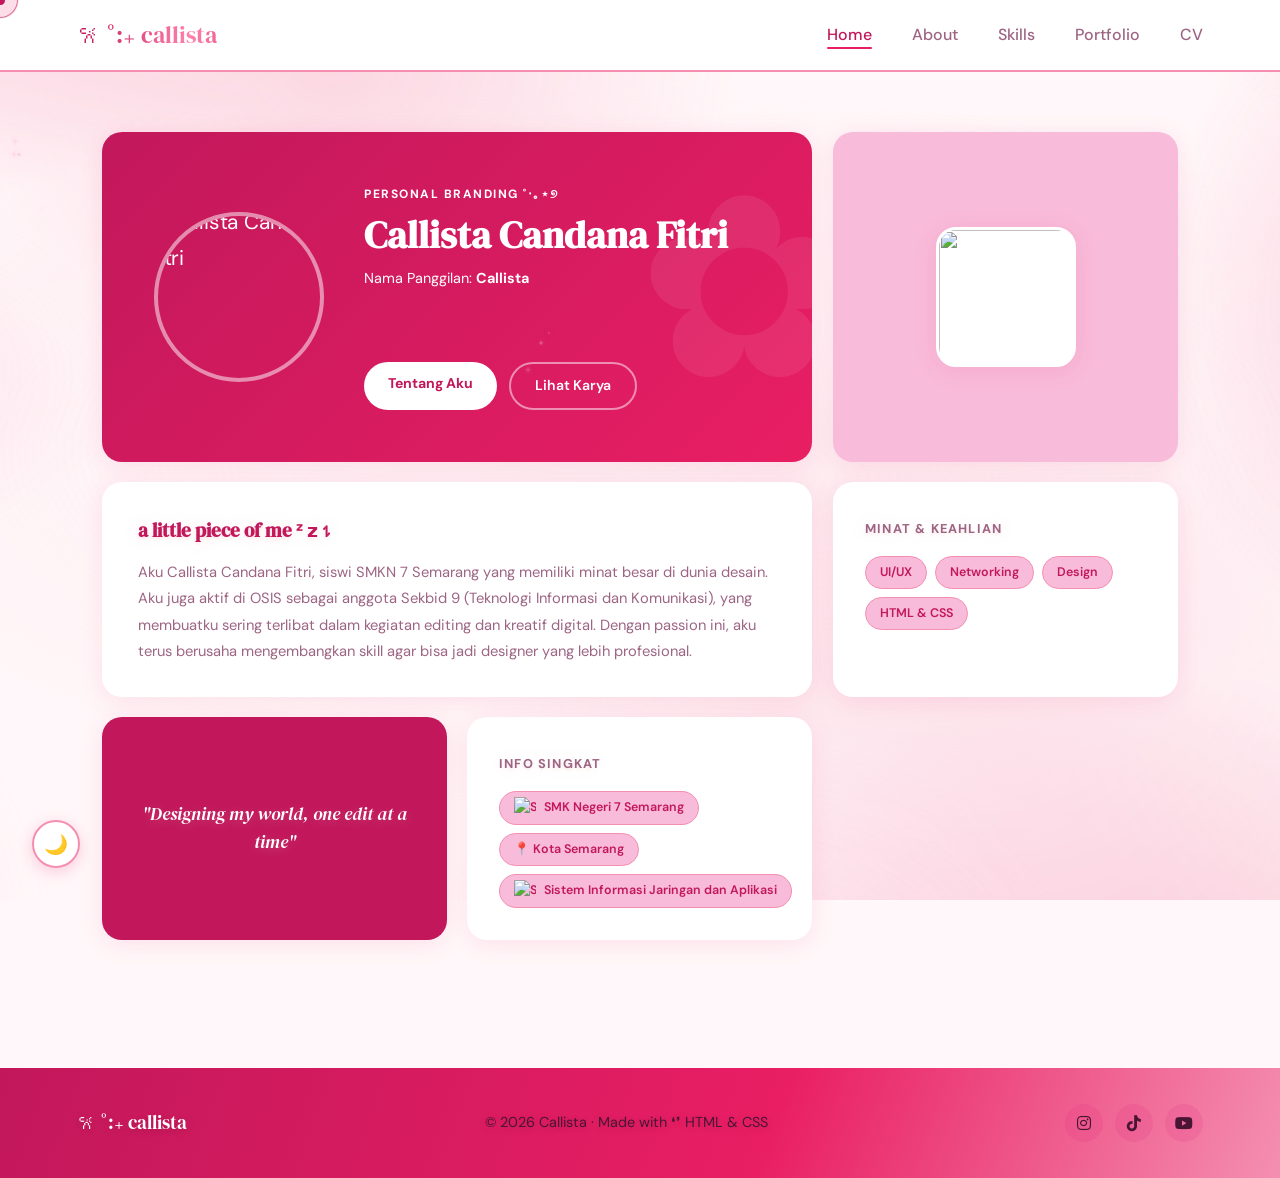
==== commit d4bedb08: "Add files via upload" ====
--- a/index.html
+++ b/index.html
@@ -33,7 +33,7 @@
     <!-- HERO CARD -->
     <div class="bc bc-hero fu">
       <div class="hero-photo-wrapper">
-        <img src="foto/foto utama.jpg" class="bc-hero-photo" alt="Callista Candana Fitri">
+        <img src="foto/foto-utama.jpg" class="bc-hero-photo" alt="Callista Candana Fitri">
       </div>
       <div class="bc-hero-text">
         <p class="label">Personal Branding ˚‧｡⋆୭</p>
@@ -86,7 +86,7 @@
       <div class="tags">
         <span class="tag"><img src="logo/smkn7smg.png" alt="SMKN7"> SMK Negeri 7 Semarang</span>
         <span class="tag">📍 Kota Semarang</span>
-        <span class="tag"><img src="logo/SISTEM INFORMASI.png" alt="SIJA"> Sistem Informasi Jaringan dan Aplikasi</span>
+        <span class="tag"><img src="logo/sistem-informasi.png" alt="SIJA"> Sistem Informasi Jaringan dan Aplikasi</span>
       </div>
     </div>
 
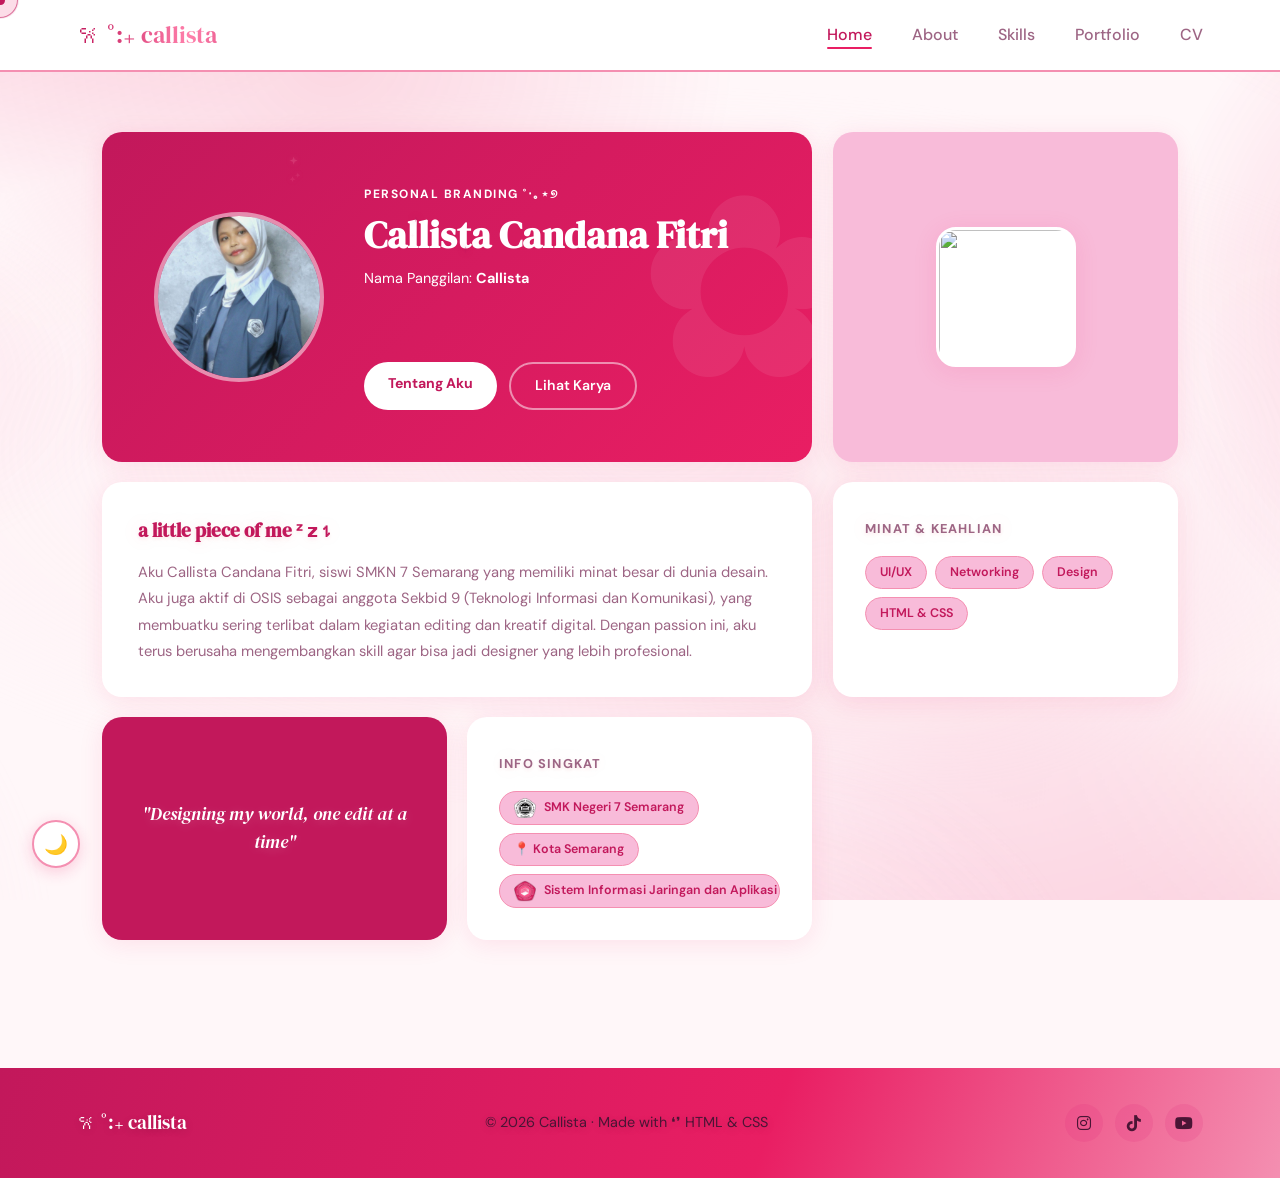
==== commit 43e98614: "Add files via upload" ====
--- a/index.html
+++ b/index.html
@@ -33,7 +33,7 @@
     <!-- HERO CARD -->
     <div class="bc bc-hero fu">
       <div class="hero-photo-wrapper">
-        <img src="foto/foto-utama.jpg" class="bc-hero-photo" alt="Callista Candana Fitri">
+        <img src="foto-utama.jpg" class="bc-hero-photo" alt="Callista Candana Fitri">
       </div>
       <div class="bc-hero-text">
         <p class="label">Personal Branding ˚‧｡⋆୭</p>
@@ -84,9 +84,9 @@
     <div class="bc bc-taglist fu fu3" style="grid-column: span 1;">
       <h3>Info Singkat</h3>
       <div class="tags">
-        <span class="tag"><img src="logo/smkn7smg.png" alt="SMKN7"> SMK Negeri 7 Semarang</span>
+        <span class="tag"><img src="smkn7smg.png" alt="SMKN7"> SMK Negeri 7 Semarang</span>
         <span class="tag">📍 Kota Semarang</span>
-        <span class="tag"><img src="logo/sistem-informasi.png" alt="SIJA"> Sistem Informasi Jaringan dan Aplikasi</span>
+        <span class="tag"><img src="sistem-informasi.png" alt="SIJA"> Sistem Informasi Jaringan dan Aplikasi</span>
       </div>
     </div>
 
